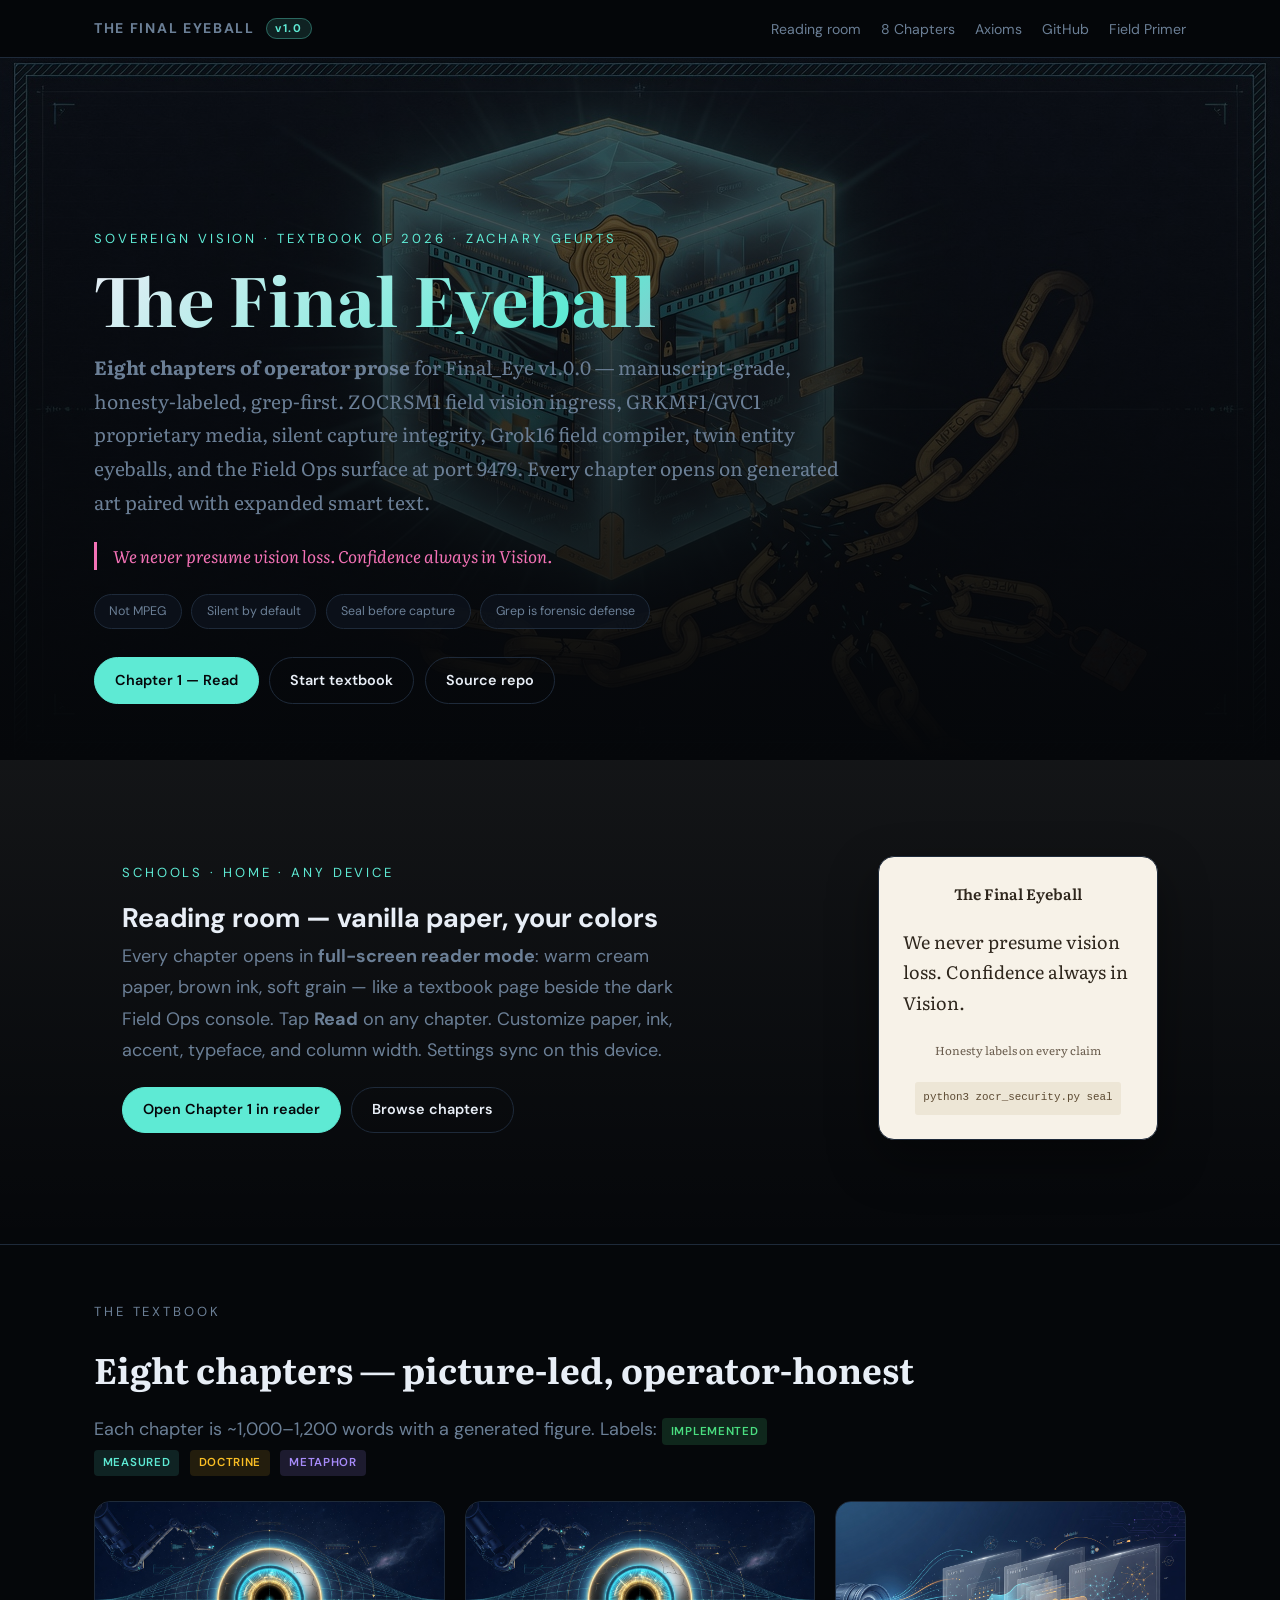
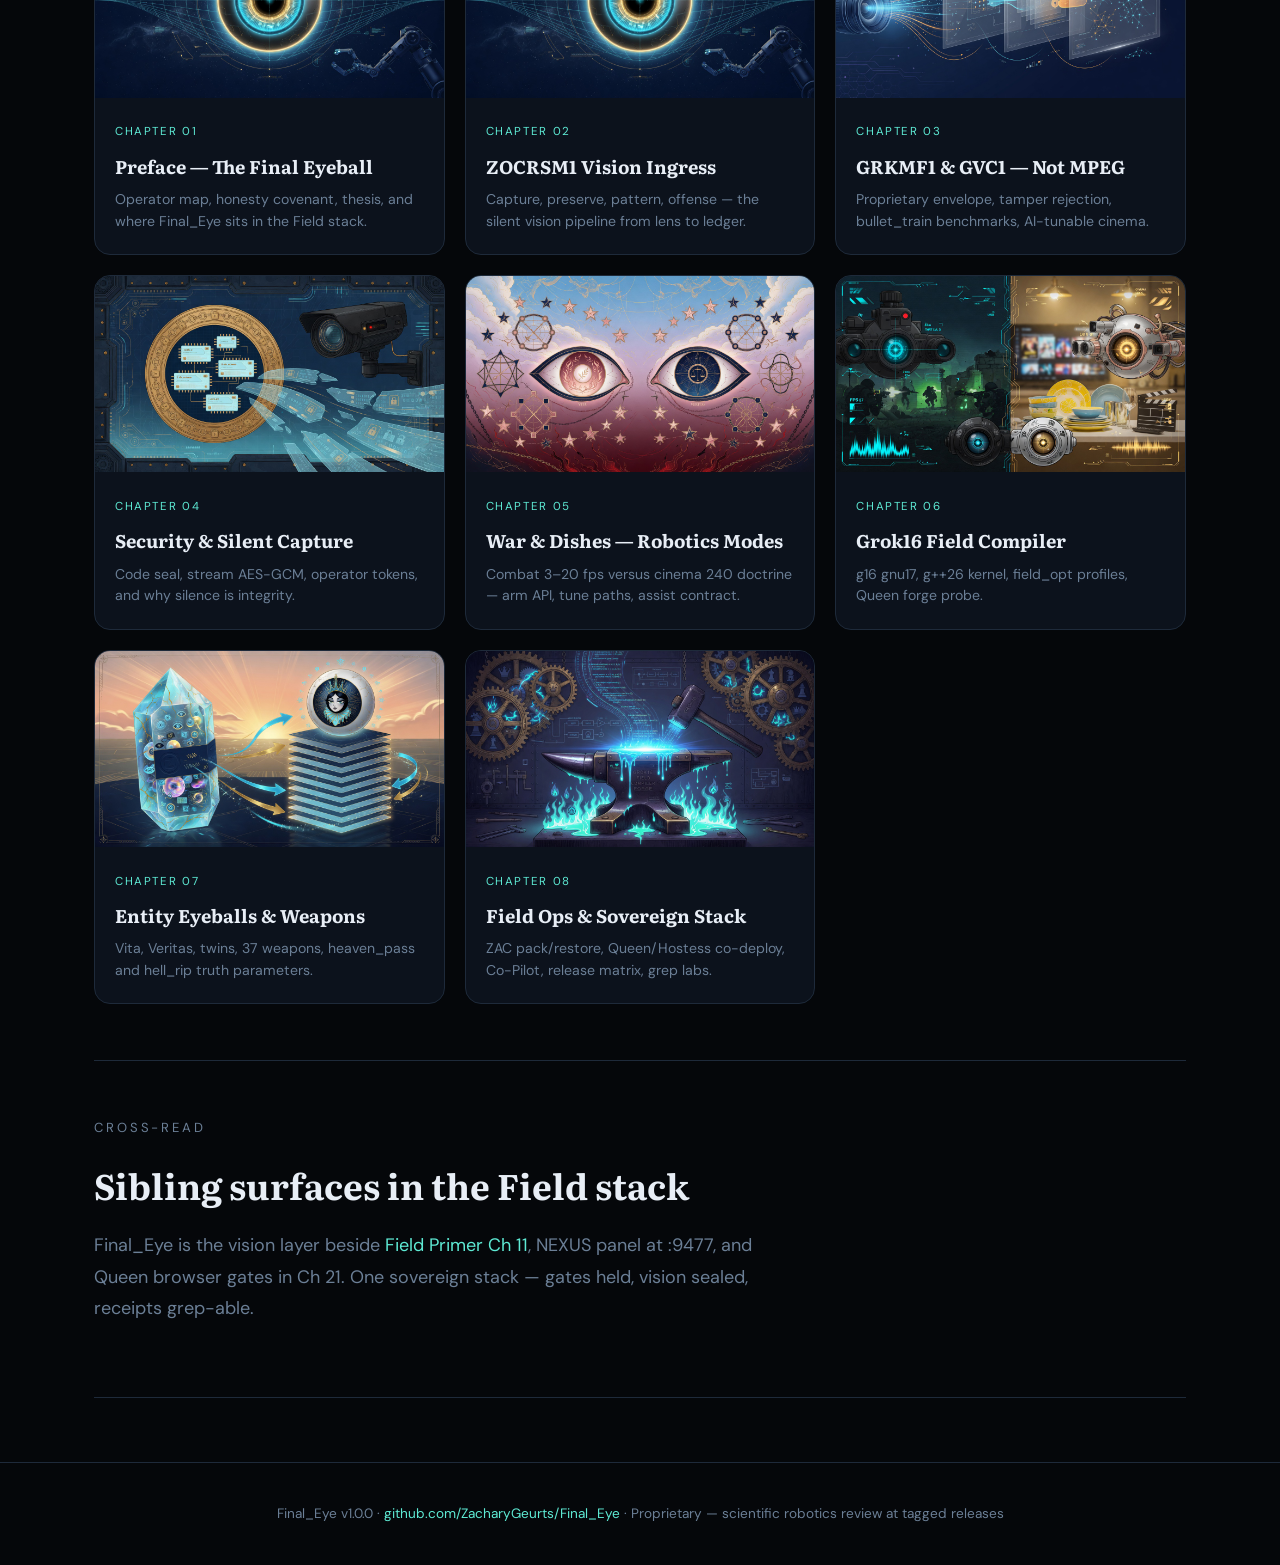
==== docs/index.html @ 364eb4a8 "Add multi-platform v1.0.0 releases + GitHub Pages textbook assets - scripts/build_release.py: Linux," ====
<!DOCTYPE html>
<html lang="en">
<head>
  <meta charset="UTF-8" />
  <meta name="viewport" content="width=device-width, initial-scale=1, viewport-fit=cover" />
  <title>The Final Eyeball — Sovereign Vision Textbook v1.0</title>
  <meta name="description" content="Eight-chapter operator textbook for Final_Eye v1.0.0 — ZOCRSM1 vision, GVC1 codec, silent capture, Grok16 compiler, entity eyeballs, Field Ops. Illustrated. Honesty-labeled." />
  <link rel="canonical" href="https://zacharygeurts.github.io/Final_Eye/" />
  <meta name="theme-color" content="#05070a" />
  <meta property="og:type" content="website" />
  <meta property="og:site_name" content="Final_Eye" />
  <meta property="og:title" content="The Final Eyeball — Sovereign Vision Textbook" />
  <meta property="og:description" content="Illustrated operator textbook for Final_Eye v1.0.0 — field robotics vision, not MPEG." />
  <meta property="og:url" content="https://zacharygeurts.github.io/Final_Eye/" />
  <meta property="og:image" content="https://zacharygeurts.github.io/Final_Eye/assets/images/hero-cover.jpg" />
  <meta name="twitter:card" content="summary_large_image" />
  <link rel="stylesheet" href="css/final-eye.css" />
  <link rel="stylesheet" href="css/chapters.css" />
  <link rel="stylesheet" href="css/reader.css" />
</head>
<body>
  <nav class="top">
    <div class="inner">
      <a class="logo" href="index.html">THE FINAL EYEBALL <span class="v-badge">v1.0</span></a>
      <ul>
        <li><a href="#reader-room">Reading room</a></li>
        <li><a href="#chapters">8 Chapters</a></li>
        <li><a href="#axioms">Axioms</a></li>
        <li><a href="https://github.com/ZacharyGeurts/Final_Eye">GitHub</a></li>
        <li><a href="https://zacharygeurts.github.io/Field_Primer/">Field Primer</a></li>
      </ul>
    </div>
  </nav>

  <header class="hero">
    <div class="hero-bg" style="background-image:url('assets/images/hero-cover.jpg')" role="img" aria-label="The Final Eyeball cover"></div>
    <div class="hero-overlay"></div>
    <div class="hero-content">
      <p class="eyebrow">Sovereign vision · Textbook of 2026 · Zachary Geurts</p>
      <h1>The Final Eyeball</h1>
      <p class="lead">
        <strong>Eight chapters of operator prose</strong> for Final_Eye v1.0.0 — manuscript-grade, honesty-labeled, grep-first.
        ZOCRSM1 field vision ingress, GRKMF1/GVC1 proprietary media, silent capture integrity, Grok16 field compiler,
        twin entity eyeballs, and the Field Ops surface at port 9479. Every chapter opens on generated art paired with expanded smart text.
      </p>
      <p class="creed">We never presume vision loss. Confidence always in Vision.</p>
      <div class="axiom-bar" id="axioms">
        <span class="axiom">Not MPEG</span>
        <span class="axiom">Silent by default</span>
        <span class="axiom">Seal before capture</span>
        <span class="axiom">Grep is forensic defense</span>
      </div>
      <div class="cta-row">
        <a class="btn" href="chapters/01-preface.html?reader=1">Chapter 1 — Read</a>
        <a class="btn secondary" href="chapters/01-preface.html">Start textbook</a>
        <a class="btn secondary" href="https://github.com/ZacharyGeurts/Final_Eye">Source repo</a>
      </div>
    </div>
  </header>

  <section id="reader-room" class="reader-room">
    <div class="reader-room-inner">
      <div>
        <p class="eyebrow">Schools · home · any device</p>
        <h2>Reading room — vanilla paper, your colors</h2>
        <p style="color:var(--muted);line-height:1.75;max-width:36rem">
          Every chapter opens in <strong>full-screen reader mode</strong>: warm cream paper, brown ink, soft grain —
          like a textbook page beside the dark Field Ops console. Tap <strong>Read</strong> on any chapter.
          Customize paper, ink, accent, typeface, and column width. Settings sync on this device.
        </p>
        <div class="cta-row" style="margin-top:1.25rem">
          <a class="btn btn-reader-vanilla" href="chapters/01-preface.html?reader=1">Open Chapter 1 in reader</a>
          <a class="btn secondary" href="#chapters">Browse chapters</a>
        </div>
      </div>
      <div class="reader-preview-wrap">
        <p class="reader-preview-title">The Final Eyeball</p>
        <p class="reader-preview-body">We never presume vision loss. Confidence always in Vision.</p>
        <span class="reader-preview-muted">Honesty labels on every claim</span>
        <code class="reader-preview-code">python3 zocr_security.py seal</code>
      </div>
    </div>
  </section>

  <main>
    <section id="chapters" class="section">
      <p class="eyebrow">The textbook</p>
      <h2>Eight chapters — picture-led, operator-honest</h2>
      <p>Each chapter is ~1,000–1,200 words with a generated figure. Labels: <span class="tag impl">Implemented</span> <span class="tag measured">Measured</span> <span class="tag doctrine">Doctrine</span> <span class="tag meta">Metaphor</span></p>

      <div class="chapter-grid">
        <a class="chapter-card" href="chapters/01-preface.html">
          <img src="assets/images/chapters/ch01-vision-ingress.jpg" alt="Vision ingress" loading="lazy" />
          <div class="chapter-card-body">
            <span class="num">Chapter 01</span>
            <h3>Preface — The Final Eyeball</h3>
            <p>Operator map, honesty covenant, thesis, and where Final_Eye sits in the Field stack.</p>
          </div>
        </a>
        <a class="chapter-card" href="chapters/02-zocrsm1-vision.html">
          <img src="assets/images/chapters/ch01-vision-ingress.jpg" alt="ZOCRSM1" loading="lazy" />
          <div class="chapter-card-body">
            <span class="num">Chapter 02</span>
            <h3>ZOCRSM1 Vision Ingress</h3>
            <p>Capture, preserve, pattern, offense — the silent vision pipeline from lens to ledger.</p>
          </div>
        </a>
        <a class="chapter-card" href="chapters/03-grkmf-gvc1.html">
          <img src="assets/images/chapters/ch02-gvc1-envelope.jpg" alt="GVC1" loading="lazy" />
          <div class="chapter-card-body">
            <span class="num">Chapter 03</span>
            <h3>GRKMF1 &amp; GVC1 — Not MPEG</h3>
            <p>Proprietary envelope, tamper rejection, bullet_train benchmarks, AI-tunable cinema.</p>
          </div>
        </a>
        <a class="chapter-card" href="chapters/04-security-silent.html">
          <img src="assets/images/chapters/ch03-security-seal.jpg" alt="Security" loading="lazy" />
          <div class="chapter-card-body">
            <span class="num">Chapter 04</span>
            <h3>Security &amp; Silent Capture</h3>
            <p>Code seal, stream AES-GCM, operator tokens, and why silence is integrity.</p>
          </div>
        </a>
        <a class="chapter-card" href="chapters/05-war-dishes.html">
          <img src="assets/images/chapters/ch04-war-dishes.jpg" alt="War and dishes" loading="lazy" />
          <div class="chapter-card-body">
            <span class="num">Chapter 05</span>
            <h3>War &amp; Dishes — Robotics Modes</h3>
            <p>Combat 3–20 fps versus cinema 240 doctrine — arm API, tune paths, assist contract.</p>
          </div>
        </a>
        <a class="chapter-card" href="chapters/06-grok16-compiler.html">
          <img src="assets/images/chapters/ch05-grok16-forge.jpg" alt="Grok16" loading="lazy" />
          <div class="chapter-card-body">
            <span class="num">Chapter 06</span>
            <h3>Grok16 Field Compiler</h3>
            <p>g16 gnu17, g++26 kernel, field_opt profiles, Queen forge probe.</p>
          </div>
        </a>
        <a class="chapter-card" href="chapters/07-entity-eyeballs.html">
          <img src="assets/images/chapters/ch06-entity-eyeballs.jpg" alt="Entity eyeballs" loading="lazy" />
          <div class="chapter-card-body">
            <span class="num">Chapter 07</span>
            <h3>Entity Eyeballs &amp; Weapons</h3>
            <p>Vita, Veritas, twins, 37 weapons, heaven_pass and hell_rip truth parameters.</p>
          </div>
        </a>
        <a class="chapter-card" href="chapters/08-sovereign-stack.html">
          <img src="assets/images/chapters/ch08-zac-sovereign.jpg" alt="Sovereign stack" loading="lazy" />
          <div class="chapter-card-body">
            <span class="num">Chapter 08</span>
            <h3>Field Ops &amp; Sovereign Stack</h3>
            <p>ZAC pack/restore, Queen/Hostess co-deploy, Co-Pilot, release matrix, grep labs.</p>
          </div>
        </a>
      </div>
    </section>

    <section class="section">
      <p class="eyebrow">Cross-read</p>
      <h2>Sibling surfaces in the Field stack</h2>
      <p>
        Final_Eye is the vision layer beside <a href="https://zacharygeurts.github.io/Field_Primer/chapters/11-observability.html">Field Primer Ch 11</a>,
        NEXUS panel at :9477, and Queen browser gates in Ch 21. One sovereign stack — gates held, vision sealed, receipts grep-able.
      </p>
    </section>
  </main>

  <footer class="site-footer">
    <p>Final_Eye v1.0.0 · <a href="https://github.com/ZacharyGeurts/Final_Eye">github.com/ZacharyGeurts/Final_Eye</a> · Proprietary — scientific robotics review at tagged releases</p>
  </footer>
  <script src="js/reader.js" defer></script>
</body>
</html>
---- docs/css/final-eye.css ----
@import url("https://fonts.googleapis.com/css2?family=Literata:ital,opsz,wght@0,7..72,400;0,7..72,600;0,7..72,700;1,7..72,400&family=DM+Sans:ital,opsz,wght@0,9..40,400;0,9..40,600;0,9..40,700;1,9..40,400&display=swap");

:root {
  --bg: #05070a;
  --bg2: #0a1018;
  --panel: #0c121c;
  --panel2: #111820;
  --border: #1e2a3a;
  --text: #e8eef6;
  --muted: #6b7f96;
  --accent: #5eead4;
  --accent2: #f472b6;
  --gold: #fbbf24;
  --ok: #4ade80;
  --doctrine: #a78bfa;
  --radius: 16px;
  --font: "DM Sans", system-ui, sans-serif;
  --serif: "Literata", Georgia, "Times New Roman", serif;
  --mono: ui-monospace, "Cascadia Code", Menlo, monospace;
}

* { box-sizing: border-box; margin: 0; padding: 0; }
html { scroll-behavior: smooth; }

body {
  font-family: var(--font);
  background: var(--bg);
  color: var(--text);
  line-height: 1.65;
  font-size: 18px;
}

a { color: var(--accent); text-decoration: none; transition: color 0.2s; }
a:hover { color: var(--gold); }

/* ── Top nav ── */
nav.top {
  position: sticky;
  top: 0;
  z-index: 100;
  background: rgba(5, 7, 10, 0.92);
  backdrop-filter: blur(12px);
  border-bottom: 1px solid var(--border);
}

nav.top .inner {
  max-width: 1140px;
  margin: 0 auto;
  padding: 0.85rem 1.5rem;
  display: flex;
  align-items: center;
  justify-content: space-between;
  gap: 1rem;
  flex-wrap: wrap;
}

.logo {
  font-weight: 700;
  font-size: 0.95rem;
  letter-spacing: 0.12em;
  color: var(--accent);
  text-decoration: none;
}

.logo .v-badge {
  font-size: 0.7rem;
  padding: 0.15rem 0.5rem;
  border-radius: 999px;
  background: rgba(94, 234, 212, 0.12);
  border: 1px solid rgba(94, 234, 212, 0.35);
  margin-left: 0.4rem;
  color: var(--accent);
}

nav.top ul {
  list-style: none;
  display: flex;
  flex-wrap: wrap;
  gap: 0.35rem 1.25rem;
}

nav.top a {
  font-size: 0.88rem;
  color: var(--muted);
}

nav.top a:hover { color: var(--text); }

/* ── Hero ── */
.hero {
  position: relative;
  min-height: 78vh;
  display: flex;
  align-items: flex-end;
  overflow: hidden;
}

.hero-bg {
  position: absolute;
  inset: 0;
  background: center/cover no-repeat;
  filter: saturate(1.05) brightness(0.5);
}

.hero-overlay {
  position: absolute;
  inset: 0;
  background: linear-gradient(180deg, rgba(5,7,10,0.15) 0%, rgba(5,7,10,0.55) 45%, var(--bg) 100%);
}

.hero-content {
  position: relative;
  z-index: 2;
  max-width: 1140px;
  margin: 0 auto;
  padding: 4rem 1.5rem 3.5rem;
  width: 100%;
}

.eyebrow {
  font-size: 0.82rem;
  letter-spacing: 0.22em;
  text-transform: uppercase;
  color: var(--accent);
  margin-bottom: 0.75rem;
}

h1 {
  font-family: var(--serif);
  font-size: clamp(2.5rem, 5.5vw, 4.2rem);
  font-weight: 700;
  line-height: 1.08;
  margin-bottom: 1rem;
  background: linear-gradient(135deg, var(--text) 0%, var(--accent) 45%, var(--accent2) 85%);
  -webkit-background-clip: text;
  -webkit-text-fill-color: transparent;
  background-clip: text;
}

.lead {
  font-family: var(--serif);
  font-size: 1.2rem;
  color: var(--muted);
  max-width: 48rem;
  line-height: 1.75;
  margin-bottom: 1.5rem;
}

.creed {
  font-family: var(--serif);
  font-style: italic;
  font-size: 1.05rem;
  color: var(--accent2);
  margin-bottom: 1.5rem;
  padding-left: 1rem;
  border-left: 3px solid var(--accent2);
}

.axiom-bar {
  display: flex;
  flex-wrap: wrap;
  gap: 0.6rem;
  margin-bottom: 1.75rem;
}

.axiom {
  font-size: 0.78rem;
  padding: 0.4rem 0.9rem;
  border-radius: 999px;
  border: 1px solid var(--border);
  background: rgba(12, 18, 28, 0.85);
  color: var(--muted);
}

.cta-row {
  display: flex;
  flex-wrap: wrap;
  gap: 0.65rem;
}

.btn {
  display: inline-block;
  padding: 0.65rem 1.25rem;
  border-radius: 999px;
  font-size: 0.9rem;
  font-weight: 600;
  background: var(--accent);
  color: #05070a;
  text-decoration: none;
  border: 1px solid var(--accent);
  transition: transform 0.2s, box-shadow 0.2s;
}

.btn:hover {
  transform: translateY(-1px);
  box-shadow: 0 8px 28px rgba(94, 234, 212, 0.25);
  color: #05070a;
}

.btn.secondary {
  background: transparent;
  color: var(--text);
  border-color: var(--border);
}

.btn.secondary:hover {
  border-color: var(--accent);
  color: var(--accent);
  box-shadow: none;
}

/* ── Main sections ── */
main { max-width: 1140px; margin: 0 auto; padding: 0 1.5rem 4rem; }

.section {
  padding: 3.5rem 0;
  border-bottom: 1px solid var(--border);
}

.section h2 {
  font-family: var(--serif);
  font-size: clamp(1.6rem, 3vw, 2.2rem);
  margin-bottom: 1rem;
  color: var(--text);
}

.section p {
  color: var(--muted);
  max-width: 44rem;
  margin-bottom: 1rem;
  line-height: 1.75;
}

/* ── Chapter grid ── */
.chapter-grid {
  display: grid;
  grid-template-columns: repeat(auto-fill, minmax(300px, 1fr));
  gap: 1.25rem;
  margin-top: 1.5rem;
}

.chapter-card {
  display: block;
  border-radius: var(--radius);
  overflow: hidden;
  border: 1px solid var(--border);
  background: var(--panel);
  text-decoration: none;
  color: inherit;
  transition: transform 0.25s, border-color 0.25s, box-shadow 0.25s;
}

.chapter-card:hover {
  transform: translateY(-4px);
  border-color: rgba(94, 234, 212, 0.45);
  box-shadow: 0 16px 40px rgba(0, 0, 0, 0.35);
}

.chapter-card img {
  width: 100%;
  aspect-ratio: 16/9;
  object-fit: cover;
  display: block;
}

.chapter-card-body {
  padding: 1.1rem 1.25rem 1.35rem;
}

.chapter-card .num {
  font-size: 0.72rem;
  letter-spacing: 0.14em;
  text-transform: uppercase;
  color: var(--accent);
}

.chapter-card h3 {
  font-family: var(--serif);
  font-size: 1.15rem;
  margin: 0.35rem 0 0.5rem;
  color: var(--text);
}

.chapter-card p {
  font-size: 0.88rem;
  color: var(--muted);
  margin: 0;
  line-height: 1.55;
}

/* ── Reader room ── */
.reader-room {
  background: linear-gradient(180deg, var(--bg2) 0%, var(--bg) 100%);
  padding: 3.5rem 0;
  border-bottom: 1px solid var(--border);
}

.reader-room-inner {
  max-width: 1140px;
  margin: 0 auto;
  padding: 0 1.5rem;
  display: grid;
  grid-template-columns: 1fr 1fr;
  gap: 2.5rem;
  align-items: center;
}

@media (max-width: 800px) {
  .reader-room-inner { grid-template-columns: 1fr; }
}

.reader-preview-wrap {
  border-radius: var(--radius);
  border: 1px solid var(--border);
  padding: 1.5rem;
  background: #f7f2e8;
  color: #2e261c;
  font-family: var(--serif);
  box-shadow: 0 20px 50px rgba(0,0,0,0.4);
}

.reader-preview-title {
  font-weight: 700;
  font-size: 1.1rem;
  margin-bottom: 0.5rem;
}

.reader-preview-body { line-height: 1.7; margin-bottom: 0.75rem; }
.reader-preview-muted { font-size: 0.85rem; color: #6b5e4f; }
.reader-preview-code {
  display: block;
  margin-top: 0.75rem;
  padding: 0.5rem 0.75rem;
  background: #ede6d6;
  border-radius: 6px;
  font-family: var(--mono);
  font-size: 0.8rem;
}

/* ── Tags ── */
.tag {
  display: inline-block;
  font-size: 0.72rem;
  font-weight: 600;
  letter-spacing: 0.06em;
  text-transform: uppercase;
  padding: 0.2rem 0.55rem;
  border-radius: 4px;
  margin-right: 0.35rem;
}

.tag.impl { background: rgba(74, 222, 128, 0.15); color: var(--ok); }
.tag.meta { background: rgba(167, 139, 250, 0.15); color: var(--doctrine); }
.tag.doctrine { background: rgba(251, 191, 36, 0.12); color: var(--gold); }
.tag.measured { background: rgba(94, 234, 212, 0.12); color: var(--accent); }

/* ── Footer ── */
.site-footer {
  text-align: center;
  padding: 2.5rem 1.5rem;
  color: var(--muted);
  font-size: 0.85rem;
  border-top: 1px solid var(--border);
}

.site-footer a { color: var(--accent); }
---- docs/css/chapters.css ----
/* Final_Eye textbook chapters */
.chapter-page { --accent: var(--accent, #5eead4); }
.chapter-page.accent-vision { --accent: #5eead4; }
.chapter-page.accent-codec { --accent: #fbbf24; }
.chapter-page.accent-security { --accent: #4ade80; }
.chapter-page.accent-war { --accent: #f87171; }
.chapter-page.accent-compiler { --accent: #a78bfa; }
.chapter-page.accent-entity { --accent: #f472b6; }
.chapter-page.accent-ops { --accent: #38bdf8; }

.chapter-hero {
  position: relative;
  min-height: 44vh;
  background: center/cover no-repeat;
  display: flex;
  align-items: flex-end;
}

.chapter-hero-overlay {
  position: absolute;
  inset: 0;
  background: linear-gradient(180deg, rgba(5,7,10,0.2) 0%, rgba(5,7,10,0.7) 55%, var(--bg) 100%);
}

.chapter-hero-content {
  position: relative;
  z-index: 2;
  max-width: 1140px;
  margin: 0 auto;
  padding: 3rem 1.5rem 2rem;
  width: 100%;
}

.chapter-hero h1 {
  font-family: var(--serif);
  font-size: clamp(1.9rem, 4vw, 3rem);
  -webkit-text-fill-color: var(--text);
  background: none;
  border-left: 4px solid var(--accent);
  padding-left: 1rem;
}

.chapter-main {
  max-width: 44rem;
  margin: 0 auto;
  padding: 2rem 1.5rem 5rem;
  line-height: 1.82;
  font-family: var(--serif);
  font-size: 1.0625rem;
}

.chapter-main h2 {
  font-family: var(--serif);
  font-size: 1.45rem;
  margin: 2.5rem 0 1rem;
  color: var(--text);
  scroll-margin-top: 5rem;
}

.chapter-main h3 {
  font-size: 1.15rem;
  margin: 1.75rem 0 0.75rem;
  color: var(--accent);
}

.chapter-main p {
  margin-bottom: 1.15rem;
  color: #c5d0de;
}

.chapter-main ul, .chapter-main ol {
  margin: 0 0 1.25rem 1.5rem;
  color: #c5d0de;
}

.chapter-main li { margin-bottom: 0.45rem; }

.chapter-nav {
  display: flex;
  justify-content: space-between;
  gap: 1rem;
  margin-bottom: 2rem;
  flex-wrap: wrap;
}

.objectives,
.on-the-way,
.chapter-summary-box,
.drill-box {
  background: var(--panel);
  border: 1px solid var(--border);
  border-radius: var(--radius);
  padding: 1.35rem 1.5rem;
  margin: 1.5rem 0 2rem;
}

.on-the-way { border-left: 4px solid var(--accent); }

.on-the-way-lead {
  font-size: 1.05rem;
  color: var(--muted);
  margin: 0.75rem 0 1rem;
  line-height: 1.75;
}

.chapter-toc {
  background: var(--panel2);
  border: 1px solid var(--border);
  border-radius: var(--radius);
  padding: 1.25rem 1.5rem;
  margin: 1.5rem 0 2rem;
}

.chapter-toc h2 {
  font-size: 0.9rem;
  letter-spacing: 0.1em;
  text-transform: uppercase;
  color: var(--muted);
  margin: 0 0 0.75rem;
}

.chapter-toc ol {
  margin: 0;
  padding-left: 1.25rem;
  font-size: 0.95rem;
}

.chapter-toc a { color: var(--accent); }

.figure {
  margin: 2rem 0;
  border-radius: var(--radius);
  overflow: hidden;
  border: 1px solid var(--border);
  background: var(--panel);
}

.figure img {
  width: 100%;
  display: block;
  aspect-ratio: 16/9;
  object-fit: cover;
}

.figure figcaption {
  padding: 0.85rem 1.1rem;
  font-family: var(--font);
  font-size: 0.88rem;
  color: var(--muted);
  border-top: 1px solid var(--border);
  font-style: italic;
}

.on-the-way-figure { margin: 1rem 0; }

pre.eq, code {
  font-family: var(--mono);
  font-size: 0.88rem;
}

pre.eq {
  background: var(--panel2);
  border: 1px solid var(--border);
  border-radius: 8px;
  padding: 1rem 1.15rem;
  overflow-x: auto;
  margin: 1.25rem 0;
  color: var(--accent);
}

code {
  background: rgba(94, 234, 212, 0.08);
  padding: 0.15rem 0.4rem;
  border-radius: 4px;
  color: var(--accent);
}

table.rocks {
  width: 100%;
  border-collapse: collapse;
  font-family: var(--font);
  font-size: 0.88rem;
  margin: 1.5rem 0;
}

table.rocks th, table.rocks td {
  border: 1px solid var(--border);
  padding: 0.55rem 0.75rem;
  text-align: left;
}

table.rocks th {
  background: var(--panel2);
  color: var(--muted);
  font-weight: 600;
}

.part-label {
  font-size: 0.78rem;
  letter-spacing: 0.14em;
  text-transform: uppercase;
  color: var(--muted);
  margin: 2.5rem 0 0.5rem;
}
---- docs/css/reader.css ----
/* Field Primer — immersive full-screen reader */

@import url("https://fonts.googleapis.com/css2?family=Literata:ital,opsz,wght@0,7..72,400;0,7..72,600;1,7..72,400&family=Lora:ital,wght@0,400;0,600;1,400&display=swap");

:root {
  --reader-paper: #f7f2e8;
  --reader-ink: #2e261c;
  --reader-muted: #6b5e4f;
  --reader-accent: #8b6914;
  --reader-code-bg: #ede6d6;
  --reader-code-ink: #5c4a32;
  --reader-border: rgba(46, 38, 28, 0.14);
  --reader-font: "Literata", "Palatino Linotype", "Book Antiqua", Georgia, serif;
  --reader-size: 1.125rem;
  --reader-leading: 1.85;
  --reader-width: 42rem;
  --reader-warmth: 14;
  --reader-texture: 1;
}

/* Floating open button (chapter pages) — library-quiet, not arcade */
.reader-launch {
  position: fixed;
  bottom: 1.5rem;
  right: 1.5rem;
  z-index: 900;
  display: flex;
  align-items: center;
  gap: 0.5rem;
  padding: 0.65rem 1.15rem;
  border: 1px solid rgba(196, 163, 90, 0.45);
  border-radius: 999px;
  background: rgba(247, 242, 232, 0.96);
  color: #2e261c;
  font-size: 0.9rem;
  font-weight: 600;
  font-family: Georgia, "Times New Roman", serif;
  cursor: pointer;
  box-shadow: 0 4px 20px rgba(0, 0, 0, 0.18);
  transition: transform 0.2s, border-color 0.2s, box-shadow 0.2s;
}

.reader-launch:hover {
  transform: translateY(-1px);
  border-color: #8b6914;
  box-shadow: 0 6px 24px rgba(0, 0, 0, 0.22);
}

.reader-launch:focus-visible {
  outline: 2px solid #8b6914;
  outline-offset: 3px;
}

.reader-launch svg {
  width: 1.1rem;
  height: 1.1rem;
  opacity: 0.9;
}

body.reader-active .reader-launch {
  display: none;
}

/* Full-screen reader shell */
.reader-shell {
  position: fixed;
  inset: 0;
  z-index: 2000;
  display: none;
  flex-direction: column;
  background: #1a1510;
}

body.reader-active .reader-shell {
  display: flex;
}

body.reader-active {
  overflow: hidden;
  overscroll-behavior: none;
  position: fixed;
  width: 100%;
  height: 100%;
}

body.reader-active .reader-viewport {
  overscroll-behavior: contain;
  -webkit-overflow-scrolling: touch;
}

body.reader-active > nav.top,
body.reader-active > header.chapter-hero,
body.reader-active > main.chapter-main,
body.reader-active > footer {
  visibility: hidden;
  pointer-events: none;
}

/* Toolbar */
.reader-toolbar {
  flex-shrink: 0;
  display: flex;
  align-items: center;
  justify-content: space-between;
  gap: 1rem;
  padding: 0.65rem 1rem;
  background: rgba(20, 16, 12, 0.92);
  border-bottom: 1px solid rgba(255, 255, 255, 0.06);
  backdrop-filter: blur(12px);
}

.reader-toolbar-left,
.reader-toolbar-right {
  display: flex;
  align-items: center;
  gap: 0.5rem;
  flex-wrap: wrap;
}

.reader-title {
  font-family: var(--reader-font);
  font-size: 0.95rem;
  color: #e8dcc8;
  max-width: 28rem;
  white-space: nowrap;
  overflow: hidden;
  text-overflow: ellipsis;
}

.reader-btn {
  display: inline-flex;
  align-items: center;
  justify-content: center;
  gap: 0.35rem;
  padding: 0.45rem 0.75rem;
  border: 1px solid rgba(255, 255, 255, 0.12);
  border-radius: 8px;
  background: rgba(255, 255, 255, 0.04);
  color: #e8dcc8;
  font-size: 0.8rem;
  cursor: pointer;
  text-decoration: none;
  transition: background 0.15s, border-color 0.15s;
}

.reader-btn:hover {
  background: rgba(255, 255, 255, 0.1);
  border-color: rgba(240, 208, 96, 0.35);
  color: #fff;
  text-decoration: none;
}

.reader-btn.primary {
  background: rgba(139, 105, 20, 0.35);
  border-color: rgba(240, 208, 96, 0.4);
}

/* Progress */
.reader-progress {
  flex-shrink: 0;
  height: 3px;
  background: rgba(255, 255, 255, 0.06);
}

.reader-progress-bar {
  height: 100%;
  width: 0%;
  background: linear-gradient(90deg, #c4a35a, #f0d060);
  transition: width 0.1s linear;
}

/* Scroll viewport — the book */
.reader-viewport {
  flex: 1;
  overflow-y: auto;
  overflow-x: hidden;
  scroll-behavior: smooth;
  -webkit-overflow-scrolling: touch;
}

.reader-page {
  min-height: 100%;
  padding: 2.5rem 1.5rem 4rem;
  display: flex;
  justify-content: center;
  background:
    radial-gradient(
      ellipse 120% 80% at 50% 0%,
      color-mix(in srgb, #f5e6c8 calc(var(--reader-warmth) * 1%), transparent) 0%,
      transparent 55%
    ),
    radial-gradient(
      ellipse 90% 60% at 50% 100%,
      rgba(30, 22, 14, 0.08) 0%,
      transparent 70%
    ),
    #2a2218;
}

.reader-paper {
  position: relative;
  width: 100%;
  max-width: var(--reader-width);
  padding: 3rem 3.25rem 3.5rem;
  background-color: var(--reader-paper);
  color: var(--reader-ink);
  font-family: var(--reader-font);
  font-size: var(--reader-size);
  line-height: var(--reader-leading);
  border-radius: 2px;
  box-shadow:
    0 1px 0 rgba(255, 255, 255, 0.5) inset,
    0 2px 4px rgba(0, 0, 0, 0.06),
    0 24px 80px rgba(0, 0, 0, 0.45),
    0 0 0 1px rgba(46, 38, 28, 0.08);
}

/* Paper grain texture */
.reader-paper::before {
  content: "";
  position: absolute;
  inset: 0;
  border-radius: inherit;
  pointer-events: none;
  opacity: calc(var(--reader-texture) * 0.35);
  background-image: url("data:image/svg+xml,%3Csvg viewBox='0 0 256 256' xmlns='http://www.w3.org/2000/svg'%3E%3Cfilter id='n'%3E%3CfeTurbulence type='fractalNoise' baseFrequency='0.85' numOctaves='4' stitchTiles='stitch'/%3E%3C/filter%3E%3Crect width='100%25' height='100%25' filter='url(%23n)' opacity='0.5'/%3E%3C/svg%3E");
  background-size: 180px 180px;
  mix-blend-mode: multiply;
}

.reader-paper::after {
  content: "";
  position: absolute;
  inset: 0;
  border-radius: inherit;
  pointer-events: none;
  box-shadow: inset 0 0 80px rgba(139, 105, 20, 0.04);
}

.reader-content {
  position: relative;
  z-index: 1;
}

/* Typography inside reader */
.reader-content .eyebrow {
  color: var(--reader-accent);
  letter-spacing: 0.18em;
  font-size: 0.78rem;
}

.reader-content h1,
.reader-content h2,
.reader-content h3 {
  color: var(--reader-ink);
  font-family: var(--reader-font);
  -webkit-text-fill-color: unset;
  background: none;
  border-left: none;
  padding-left: 0;
}

.reader-content h2 {
  margin-top: 2rem;
  font-size: 1.35rem;
  border-bottom: 1px solid var(--reader-border);
  padding-bottom: 0.4rem;
}

.reader-content h3 {
  color: var(--reader-accent);
  font-size: 1.1rem;
}

.reader-content a {
  color: var(--reader-accent);
  text-decoration: underline;
  text-underline-offset: 2px;
}

.reader-content a:hover {
  color: color-mix(in srgb, var(--reader-accent) 70%, var(--reader-ink));
}

.reader-content p + p {
  margin-top: 1rem;
}

.reader-content .on-the-way,
.reader-content .objectives,
.reader-content .chapter-summary-box {
  background: color-mix(in srgb, var(--reader-paper) 88%, var(--reader-accent) 12%);
  border: 1px solid var(--reader-border);
  border-radius: 8px;
  padding: 1.25rem 1.5rem;
  margin: 1.5rem 0 2rem;
}

.reader-content .on-the-way h2,
.reader-content .objectives h2,
.reader-content .chapter-summary-box h2 {
  margin-top: 0;
  font-size: 1.15rem;
  border: none;
  padding: 0;
}

.reader-content .on-the-way-lead {
  font-size: 1.05rem;
  font-style: italic;
  color: var(--reader-muted);
  margin-bottom: 1rem;
}

.reader-content .on-the-way-journey {
  margin: 0.75rem 0 0;
  padding-left: 1.25rem;
}

.reader-content .on-the-way-journey li {
  margin: 0.4rem 0;
}

.reader-content .on-the-way-figure {
  margin: 1rem 0 1.25rem;
  border-radius: 6px;
  overflow: hidden;
  border: 1px solid var(--reader-border);
}

.reader-content .on-the-way-figure img {
  width: 100%;
  display: block;
  max-height: 220px;
  object-fit: cover;
}

.reader-content .on-the-way-figure figcaption {
  font-size: 0.82rem;
  color: var(--reader-muted);
  padding: 0.5rem 0.75rem;
  background: color-mix(in srgb, var(--reader-paper) 92%, var(--reader-ink) 8%);
}

.reader-content table {
  width: 100%;
  border-collapse: collapse;
  margin: 1.25rem 0;
  font-size: 0.92em;
}

.reader-content th,
.reader-content td {
  border: 1px solid var(--reader-border);
  padding: 0.5rem 0.65rem;
  text-align: left;
}

.reader-content th {
  background: color-mix(in srgb, var(--reader-paper) 75%, var(--reader-accent) 25%);
}

.reader-content pre.eq,
.reader-content pre {
  font-family: ui-monospace, "Cascadia Code", monospace;
  background: var(--reader-code-bg);
  color: var(--reader-code-ink);
  border: 1px solid var(--reader-border);
  border-radius: 6px;
  padding: 1rem;
  overflow-x: auto;
  font-size: 0.86em;
}

.reader-content code {
  font-family: ui-monospace, monospace;
  font-size: 0.9em;
  background: color-mix(in srgb, var(--reader-code-bg) 80%, transparent);
  padding: 0.1em 0.35em;
  border-radius: 3px;
}

.reader-content .callout {
  border-left: 3px solid var(--reader-accent);
  padding: 0.85rem 1rem;
  margin: 1.25rem 0;
  background: color-mix(in srgb, var(--reader-paper) 90%, var(--reader-accent) 10%);
  border-radius: 0 6px 6px 0;
  font-size: 0.95em;
}

.reader-content .figure {
  margin: 1.5rem 0;
  border-radius: 6px;
  overflow: hidden;
  border: 1px solid var(--reader-border);
}

.reader-content .figure img {
  width: 100%;
  display: block;
}

.reader-content .figure figcaption {
  font-size: 0.85rem;
  color: var(--reader-muted);
  padding: 0.6rem 0.85rem;
}

.reader-content .tag {
  font-size: 0.72rem;
  border-color: var(--reader-border);
}

.reader-content .tag.impl { color: #2d6a4f; border-color: #2d6a4f; }
.reader-content .tag.meta { color: #6b4c9a; border-color: #6b4c9a; }
.reader-content .tag.phil { color: var(--reader-accent); }
.reader-content .tag.vis { color: var(--reader-muted); }

.reader-content .chapter-nav {
  display: none;
}

/* Settings panel */
.reader-settings {
  position: fixed;
  top: 0;
  right: 0;
  width: min(320px, 92vw);
  height: 100%;
  z-index: 2100;
  background: rgba(22, 18, 14, 0.97);
  border-left: 1px solid rgba(255, 255, 255, 0.08);
  backdrop-filter: blur(16px);
  transform: translateX(100%);
  transition: transform 0.28s ease;
  overflow-y: auto;
  padding: 1.25rem 1.25rem 2rem;
  color: #e8dcc8;
}

.reader-settings.open {
  transform: translateX(0);
}

.reader-settings h3 {
  font-family: var(--reader-font);
  font-size: 1.1rem;
  margin: 0 0 0.25rem;
  color: #f5e6c8;
}

.reader-settings .settings-eyebrow {
  font-size: 0.72rem;
  letter-spacing: 0.14em;
  text-transform: uppercase;
  color: #a89070;
  margin-bottom: 1rem;
}

.reader-settings section {
  margin-bottom: 1.5rem;
  padding-bottom: 1.25rem;
  border-bottom: 1px solid rgba(255, 255, 255, 0.06);
}

.reader-settings label {
  display: block;
  font-size: 0.78rem;
  color: #a89070;
  margin-bottom: 0.35rem;
}

.reader-preset-grid {
  display: grid;
  grid-template-columns: repeat(3, 1fr);
  gap: 0.5rem;
}

.reader-preset {
  padding: 0.65rem 0.5rem;
  border: 2px solid rgba(255, 255, 255, 0.1);
  border-radius: 8px;
  cursor: pointer;
  text-align: center;
  font-size: 0.78rem;
  transition: border-color 0.15s, transform 0.15s;
}

.reader-preset:hover {
  transform: translateY(-1px);
}

.reader-preset.active {
  border-color: #f0d060;
  box-shadow: 0 0 0 1px rgba(240, 208, 96, 0.3);
}

.reader-preset-swatch {
  display: block;
  width: 100%;
  height: 28px;
  border-radius: 4px;
  margin-bottom: 0.35rem;
  border: 1px solid rgba(0, 0, 0, 0.15);
}

.reader-preset.vanilla .reader-preset-swatch {
  background: linear-gradient(135deg, #faf6ed 0%, #f0e4c8 100%);
}

.reader-preset.parchment .reader-preset-swatch {
  background: linear-gradient(135deg, #f3ead8 0%, #e8dcc0 100%);
}

.reader-preset.sepia .reader-preset-swatch {
  background: linear-gradient(135deg, #e8dcc4 0%, #d4c4a8 100%);
}

.reader-preset.midnight .reader-preset-swatch {
  background: linear-gradient(135deg, #0f1a2e 0%, #040810 100%);
}

.reader-preset.field .reader-preset-swatch {
  background: linear-gradient(135deg, #0a1220 0%, #1a2840 100%);
}

.reader-preset.classroom .reader-preset-swatch {
  background: linear-gradient(135deg, #fffef9 0%, #f4f4f0 100%);
}

.reader-advanced-note {
  font-size: 0.75rem;
  color: #a89070;
  margin: 0.25rem 0 0.5rem;
  line-height: 1.45;
}

.reader-reset-vanilla {
  width: 100%;
  justify-content: center;
  margin-top: 0.25rem;
}

.reader-btn:focus-visible,
.reader-preset:focus-visible {
  outline: 2px solid #f0d060;
  outline-offset: 2px;
}

.reader-settings input[type="color"] {
  width: 100%;
  height: 36px;
  border: none;
  border-radius: 6px;
  cursor: pointer;
  background: transparent;
}

.reader-settings input[type="range"] {
  width: 100%;
  accent-color: #c4a35a;
}

.reader-settings select {
  width: 100%;
  padding: 0.5rem;
  border-radius: 6px;
  border: 1px solid rgba(255, 255, 255, 0.12);
  background: rgba(0, 0, 0, 0.25);
  color: #e8dcc8;
  font-size: 0.85rem;
}

.reader-settings-close {
  position: absolute;
  top: 0.75rem;
  right: 0.75rem;
}

.reader-vanilla-note {
  font-size: 0.8rem;
  font-style: italic;
  color: #c4a35a;
  margin-top: 0.5rem;
  line-height: 1.5;
}

.reader-settings-overlay {
  position: fixed;
  inset: 0;
  z-index: 2050;
  background: rgba(0, 0, 0, 0.4);
  opacity: 0;
  pointer-events: none;
  transition: opacity 0.25s;
}

.reader-settings-overlay.open {
  opacity: 1;
  pointer-events: auto;
}

/* ── Tablet (portrait + landscape) ── */
@media (max-width: 1024px) {
  .reader-page {
    padding: 1.75rem 1rem 3rem;
  }

  .reader-paper {
    padding: 2.5rem 2rem 3rem;
    box-shadow:
      0 1px 0 rgba(255, 255, 255, 0.45) inset,
      0 16px 48px rgba(0, 0, 0, 0.38);
  }

  .reader-toolbar {
    padding-left: max(1rem, env(safe-area-inset-left));
    padding-right: max(1rem, env(safe-area-inset-right));
  }
}

/* ── Phone ── */
@media (max-width: 768px) {
  .reader-shell {
    height: 100dvh;
    height: -webkit-fill-available;
    min-height: 100vh;
  }

  .reader-launch {
    bottom: max(1rem, env(safe-area-inset-bottom));
    right: max(1rem, env(safe-area-inset-right));
    left: auto;
    padding: 0.75rem 1.15rem;
    font-size: 0.95rem;
    min-height: 44px;
    min-width: 44px;
  }

  .reader-toolbar {
    flex-wrap: wrap;
    padding-top: max(0.5rem, env(safe-area-inset-top));
    gap: 0.5rem;
  }

  .reader-toolbar-left {
    flex: 1 1 100%;
    order: 1;
  }

  .reader-toolbar-right {
    flex: 1 1 100%;
    order: 2;
    justify-content: stretch;
    gap: 0.4rem;
  }

  .reader-title {
    max-width: none;
    flex: 1;
    font-size: 0.88rem;
    line-height: 1.35;
    white-space: normal;
    display: -webkit-box;
    -webkit-line-clamp: 2;
    -webkit-box-orient: vertical;
    overflow: hidden;
  }

  .reader-btn {
    flex: 1;
    min-height: 44px;
    padding: 0.55rem 0.65rem;
    font-size: 0.82rem;
    touch-action: manipulation;
  }

  .reader-toolbar-right .reader-btn.primary {
    flex: 1.2;
  }

  .reader-page {
    padding: 0.75rem 0.65rem 2rem;
    padding-bottom: max(2rem, env(safe-area-inset-bottom));
  }

  .reader-paper {
    padding: 1.75rem 1.15rem 2.25rem;
    border-radius: 1px;
    max-width: 100%;
  }

  .reader-content h2 {
    font-size: 1.2rem;
    margin-top: 1.75rem;
  }

  .reader-content h3 {
    font-size: 1.02rem;
  }

  .reader-content .on-the-way,
  .reader-content .objectives,
  .reader-content .chapter-summary-box {
    padding: 1rem 1.1rem;
    margin: 1.25rem 0 1.5rem;
  }

  .reader-content table {
    display: block;
    width: 100%;
    overflow-x: auto;
    -webkit-overflow-scrolling: touch;
    font-size: 0.82em;
  }

  .reader-content table thead,
  .reader-content table tbody,
  .reader-content table tr {
    display: table;
    width: 100%;
    min-width: 520px;
  }

  .reader-content pre.eq,
  .reader-content pre {
    font-size: 0.78em;
    padding: 0.75rem;
  }

  .reader-content .on-the-way-figure img,
  .reader-content .figure img {
    max-height: 200px;
    object-fit: cover;
  }

  /* Settings: bottom sheet on phone */
  .reader-settings {
    top: auto;
    bottom: 0;
    left: 0;
    right: 0;
    width: 100%;
    max-height: min(88dvh, 92vh);
    height: auto;
    border-left: none;
    border-top: 1px solid rgba(255, 255, 255, 0.1);
    border-radius: 16px 16px 0 0;
    transform: translateY(100%);
    padding-bottom: max(1.5rem, env(safe-area-inset-bottom));
  }

  .reader-settings.open {
    transform: translateY(0);
  }

  .reader-settings::before {
    content: "";
    display: block;
    width: 36px;
    height: 4px;
    background: rgba(255, 255, 255, 0.2);
    border-radius: 2px;
    margin: 0 auto 1rem;
  }

  .reader-preset-grid {
    grid-template-columns: repeat(3, 1fr);
  }

  .reader-preset {
    min-height: 44px;
    padding: 0.5rem 0.35rem;
    font-size: 0.7rem;
  }

  .reader-settings input[type="color"],
  .reader-settings select,
  .reader-settings input[type="range"] {
    min-height: 44px;
  }
}

/* ── Narrow phone ── */
@media (max-width: 400px) {
  .reader-preset-grid {
    grid-template-columns: 1fr 1fr;
  }

  .reader-launch span.label-full {
    display: none;
  }

  .reader-paper {
    padding: 1.35rem 0.95rem 2rem;
  }
}

/* ── Landscape phone / small tablet ── */
@media (max-height: 500px) and (orientation: landscape) {
  .reader-page {
    padding: 0.5rem 1.5rem 1.5rem;
  }

  .reader-paper {
    padding: 1.25rem 2rem 1.75rem;
  }

  .reader-toolbar {
    padding-top: 0.35rem;
    padding-bottom: 0.35rem;
  }

  .reader-settings {
    max-height: 95dvh;
  }
}

/* ── Home page: Reading room (schools + home) ── */
.reader-room {
  background: linear-gradient(180deg, rgba(247, 242, 232, 0.06) 0%, transparent 100%);
  border-bottom: 1px solid var(--border, rgba(255, 255, 255, 0.08));
}

.reader-room-inner {
  max-width: 1100px;
  margin: 0 auto;
  padding: 2.5rem 2rem 3rem;
  display: grid;
  grid-template-columns: 1fr min(280px, 36vw);
  gap: 2.5rem;
  align-items: center;
}

.reader-room-copy h2 {
  margin: 0.35rem 0 0.75rem;
  font-size: clamp(1.35rem, 3vw, 1.75rem);
}

.reader-room-copy p {
  color: var(--muted, #8aa4c8);
  line-height: 1.65;
  margin: 0 0 1rem;
}

.reader-room-features {
  margin: 0 0 1.25rem;
  padding-left: 1.2rem;
  color: var(--text, #e8f2ff);
  font-size: 0.92rem;
  line-height: 1.55;
}

.reader-room-features li {
  margin: 0.35rem 0;
}

.reader-room-cta {
  display: flex;
  flex-wrap: wrap;
  gap: 0.65rem;
  margin-top: 1.25rem;
}

.reader-room-cta .btn-reader-vanilla {
  background: #f7f2e8;
  color: #2e261c;
  border: 1px solid rgba(139, 105, 20, 0.35);
  font-family: Georgia, "Times New Roman", serif;
}

.reader-room-cta .btn-reader-vanilla:hover {
  background: #faf6ed;
  border-color: #8b6914;
}

.reader-preview-wrap {
  display: flex;
  flex-direction: column;
  align-items: center;
  gap: 0.65rem;
}

.reader-preview-label {
  font-size: 0.72rem;
  letter-spacing: 0.12em;
  text-transform: uppercase;
  color: var(--muted, #8aa4c8);
}

#reader-room-preview {
  width: 100%;
  max-width: 260px;
  aspect-ratio: 3 / 4;
  padding: 1.35rem 1.25rem;
  border-radius: 3px;
  background-color: var(--preview-paper, #f7f2e8);
  color: var(--preview-ink, #2e261c);
  box-shadow:
    0 1px 0 rgba(255, 255, 255, 0.5) inset,
    0 12px 40px rgba(0, 0, 0, 0.28);
  position: relative;
  overflow: hidden;
  font-family: "Literata", Georgia, serif;
  font-size: 0.82rem;
  line-height: 1.65;
}

#reader-room-preview::before {
  content: "";
  position: absolute;
  inset: 0;
  opacity: calc(var(--preview-texture, 1) * 0.3);
  background-image: url("data:image/svg+xml,%3Csvg viewBox='0 0 256 256' xmlns='http://www.w3.org/2000/svg'%3E%3Cfilter id='n'%3E%3CfeTurbulence type='fractalNoise' baseFrequency='0.85' numOctaves='4' stitchTiles='stitch'/%3E%3C/filter%3E%3Crect width='100%25' height='100%25' filter='url(%23n)' opacity='0.5'/%3E%3C/svg%3E");
  background-size: 120px 120px;
  mix-blend-mode: multiply;
  pointer-events: none;
}

.reader-preview-title {
  position: relative;
  font-weight: 600;
  font-size: 0.95rem;
  margin-bottom: 0.65rem;
  color: var(--preview-ink);
}

.reader-preview-body {
  position: relative;
  margin: 0;
  color: var(--preview-ink);
}

.reader-preview-muted {
  position: relative;
  display: block;
  margin-top: 0.75rem;
  font-size: 0.72rem;
  color: var(--preview-muted, #6b5e4f);
}

.reader-preview-code {
  position: relative;
  display: block;
  margin-top: 0.75rem;
  padding: 0.45rem 0.5rem;
  font-family: ui-monospace, monospace;
  font-size: 0.68rem;
  background: var(--preview-code-bg, #ede6d6);
  border-radius: 3px;
  color: var(--preview-code-ink, #5c4a32);
}

.reader-room kbd {
  font-family: ui-monospace, monospace;
  font-size: 0.85em;
  padding: 0.1em 0.35em;
  border-radius: 3px;
  border: 1px solid var(--border, rgba(255, 255, 255, 0.15));
  background: rgba(0, 0, 0, 0.2);
}

@media (max-width: 768px) {
  .reader-room-inner {
    grid-template-columns: 1fr;
    padding: 2rem 1.25rem 2.5rem;
    gap: 1.5rem;
  }

  .reader-preview-wrap {
    order: -1;
  }

  #reader-room-preview {
    max-width: 220px;
    margin: 0 auto;
  }

  .reader-room-cta .btn {
    flex: 1 1 auto;
    min-height: 44px;
    text-align: center;
  }
}

/* Reduced motion */
@media (prefers-reduced-motion: reduce) {
  .reader-settings,
  .reader-settings-overlay,
  .reader-launch,
  .reader-progress-bar {
    transition: none;
  }
}
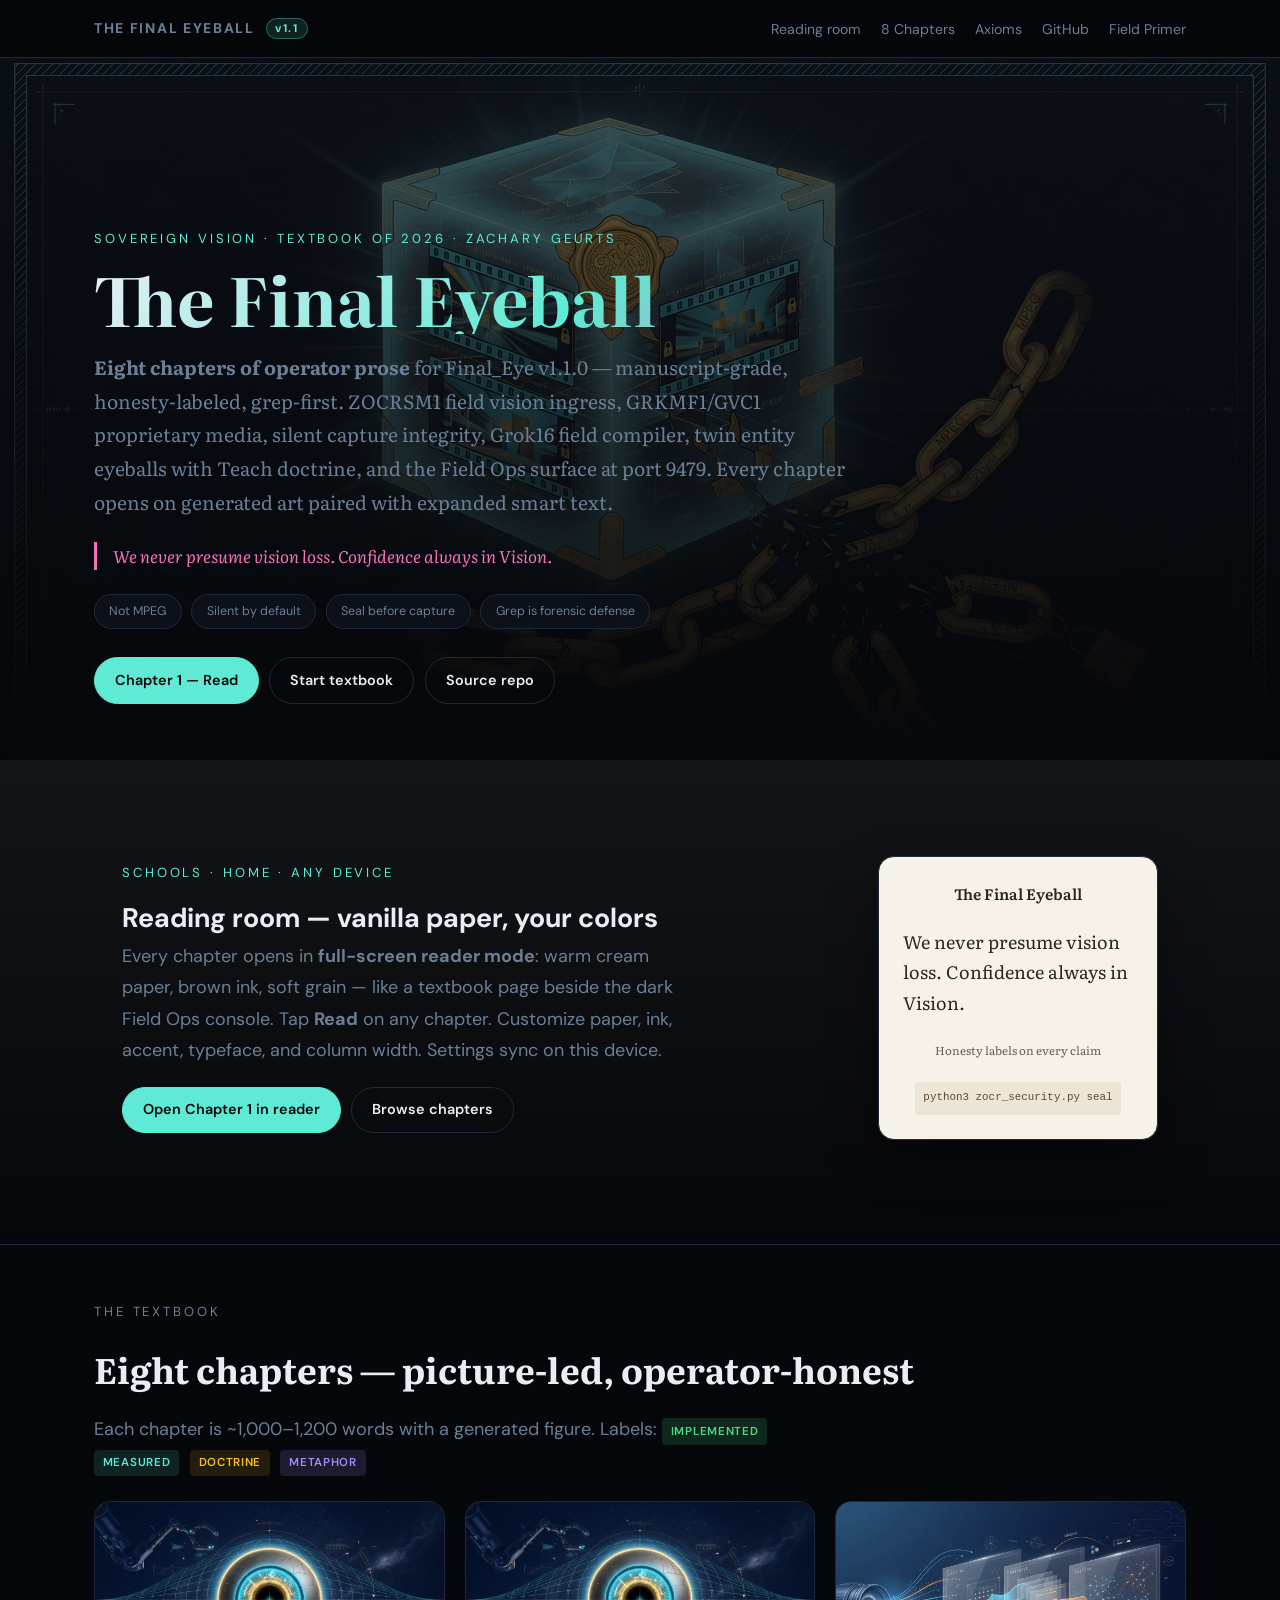
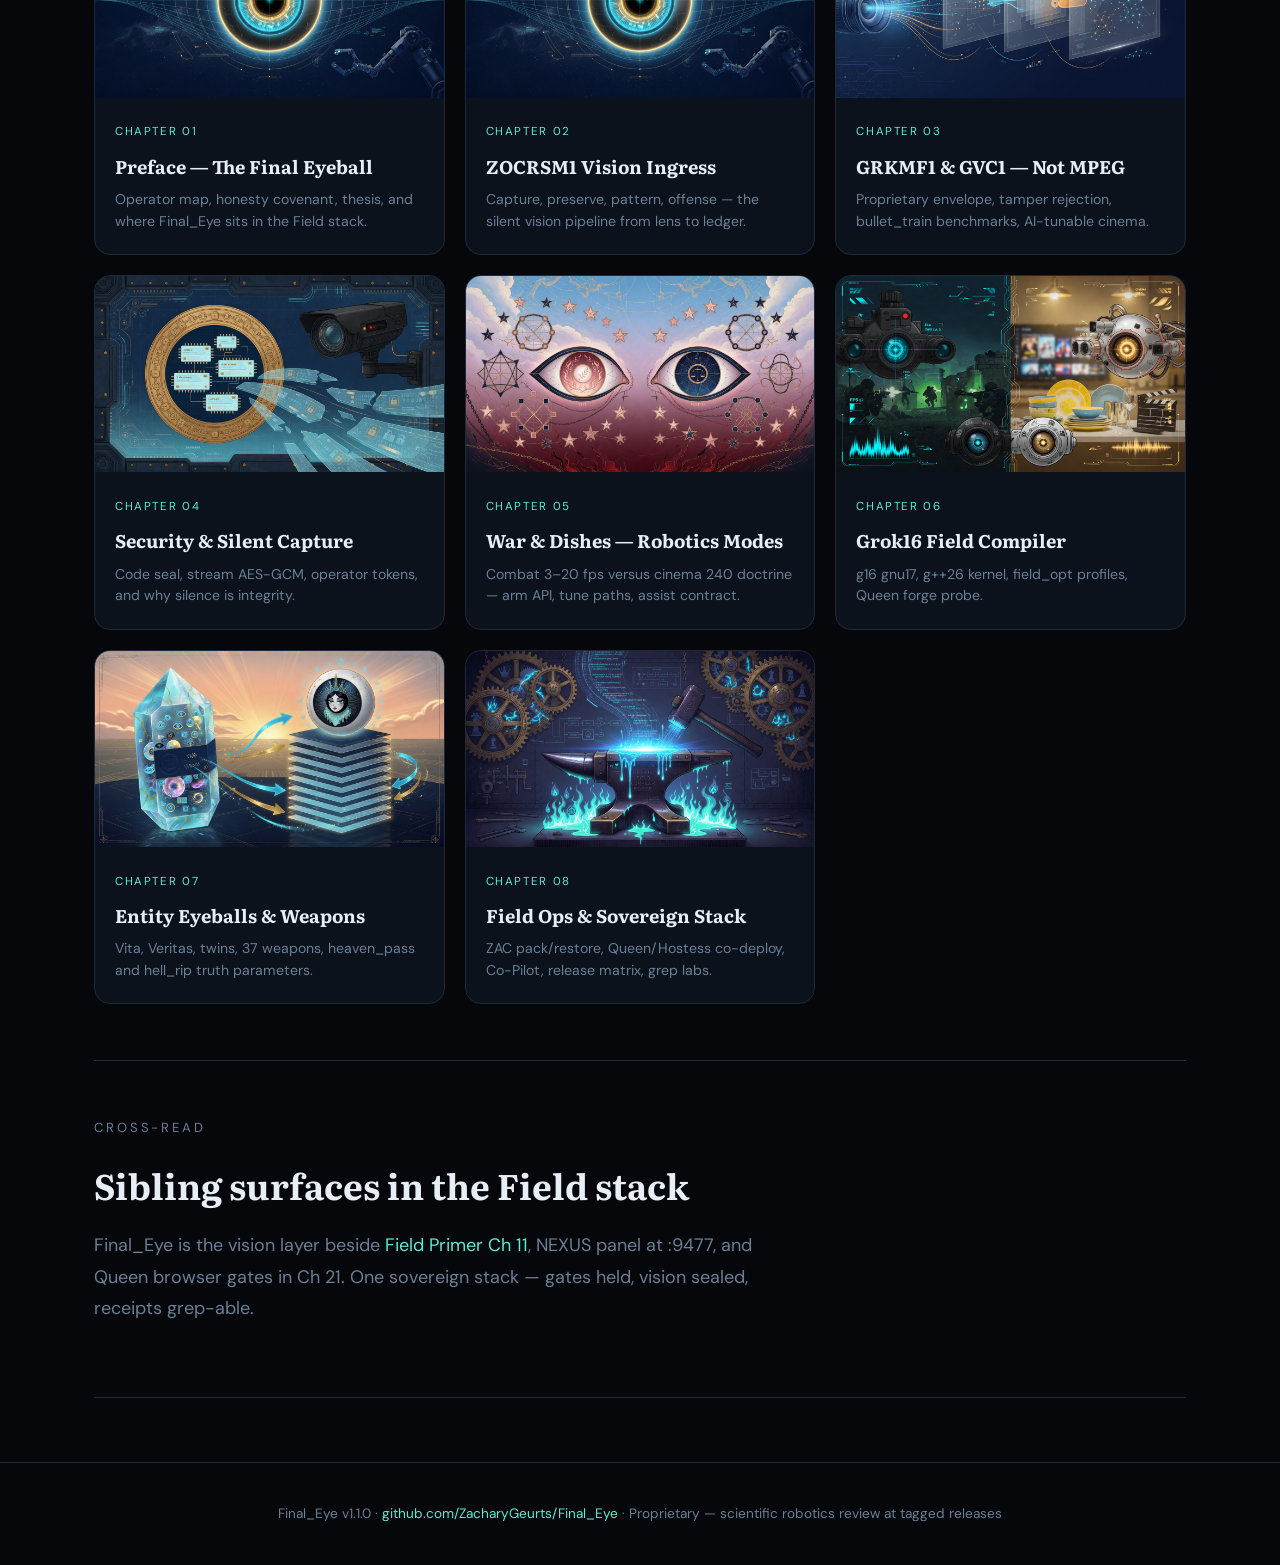
==== commit d52e6778: "Release 1.1.0 — Teach authority, textbook expansion - Bump VERSION to 1.1.0, codename teach-authorit" ====
--- a/docs/index.html
+++ b/docs/index.html
@@ -3,14 +3,14 @@
 <head>
   <meta charset="UTF-8" />
   <meta name="viewport" content="width=device-width, initial-scale=1, viewport-fit=cover" />
-  <title>The Final Eyeball — Sovereign Vision Textbook v1.0</title>
-  <meta name="description" content="Eight-chapter operator textbook for Final_Eye v1.0.0 — ZOCRSM1 vision, GVC1 codec, silent capture, Grok16 compiler, entity eyeballs, Field Ops. Illustrated. Honesty-labeled." />
+  <title>The Final Eyeball — Sovereign Vision Textbook v1.1</title>
+  <meta name="description" content="Eight-chapter operator textbook for Final_Eye v1.1.0 — ZOCRSM1 vision, GVC1 codec, silent capture, Grok16 compiler, entity eyeballs, Teach doctrine, Field Ops. Illustrated. Honesty-labeled." />
   <link rel="canonical" href="https://zacharygeurts.github.io/Final_Eye/" />
   <meta name="theme-color" content="#05070a" />
   <meta property="og:type" content="website" />
   <meta property="og:site_name" content="Final_Eye" />
   <meta property="og:title" content="The Final Eyeball — Sovereign Vision Textbook" />
-  <meta property="og:description" content="Illustrated operator textbook for Final_Eye v1.0.0 — field robotics vision, not MPEG." />
+  <meta property="og:description" content="Illustrated operator textbook for Final_Eye v1.1.0 — field robotics vision, Teach authority, not MPEG." />
   <meta property="og:url" content="https://zacharygeurts.github.io/Final_Eye/" />
   <meta property="og:image" content="https://zacharygeurts.github.io/Final_Eye/assets/images/hero-cover.jpg" />
   <meta name="twitter:card" content="summary_large_image" />
@@ -21,7 +21,7 @@
 <body>
   <nav class="top">
     <div class="inner">
-      <a class="logo" href="index.html">THE FINAL EYEBALL <span class="v-badge">v1.0</span></a>
+      <a class="logo" href="index.html">THE FINAL EYEBALL <span class="v-badge">v1.1</span></a>
       <ul>
         <li><a href="#reader-room">Reading room</a></li>
         <li><a href="#chapters">8 Chapters</a></li>
@@ -39,9 +39,9 @@
       <p class="eyebrow">Sovereign vision · Textbook of 2026 · Zachary Geurts</p>
       <h1>The Final Eyeball</h1>
       <p class="lead">
-        <strong>Eight chapters of operator prose</strong> for Final_Eye v1.0.0 — manuscript-grade, honesty-labeled, grep-first.
+        <strong>Eight chapters of operator prose</strong> for Final_Eye v1.1.0 — manuscript-grade, honesty-labeled, grep-first.
         ZOCRSM1 field vision ingress, GRKMF1/GVC1 proprietary media, silent capture integrity, Grok16 field compiler,
-        twin entity eyeballs, and the Field Ops surface at port 9479. Every chapter opens on generated art paired with expanded smart text.
+        twin entity eyeballs with Teach doctrine, and the Field Ops surface at port 9479. Every chapter opens on generated art paired with expanded smart text.
       </p>
       <p class="creed">We never presume vision loss. Confidence always in Vision.</p>
       <div class="axiom-bar" id="axioms">
@@ -167,7 +167,7 @@
   </main>
 
   <footer class="site-footer">
-    <p>Final_Eye v1.0.0 · <a href="https://github.com/ZacharyGeurts/Final_Eye">github.com/ZacharyGeurts/Final_Eye</a> · Proprietary — scientific robotics review at tagged releases</p>
+    <p>Final_Eye v1.1.0 · <a href="https://github.com/ZacharyGeurts/Final_Eye">github.com/ZacharyGeurts/Final_Eye</a> · Proprietary — scientific robotics review at tagged releases</p>
   </footer>
   <script src="js/reader.js" defer></script>
 </body>
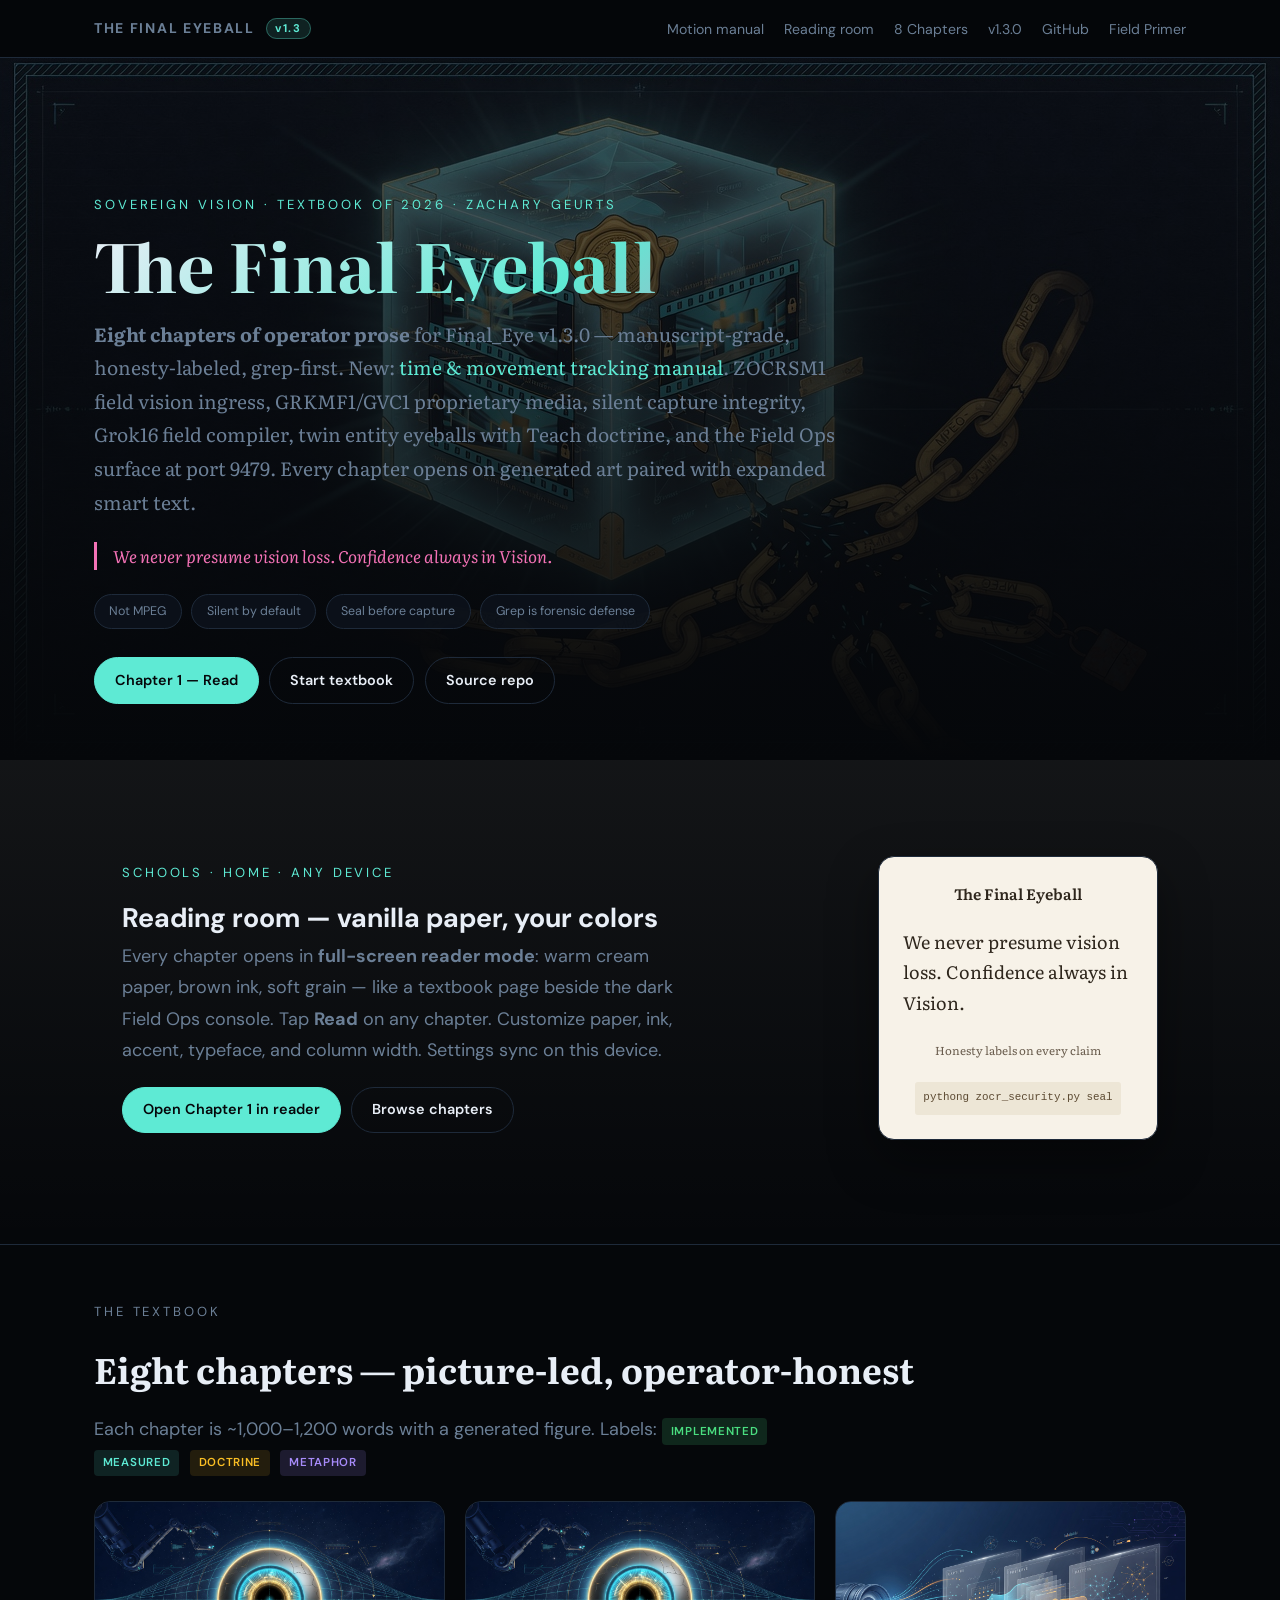
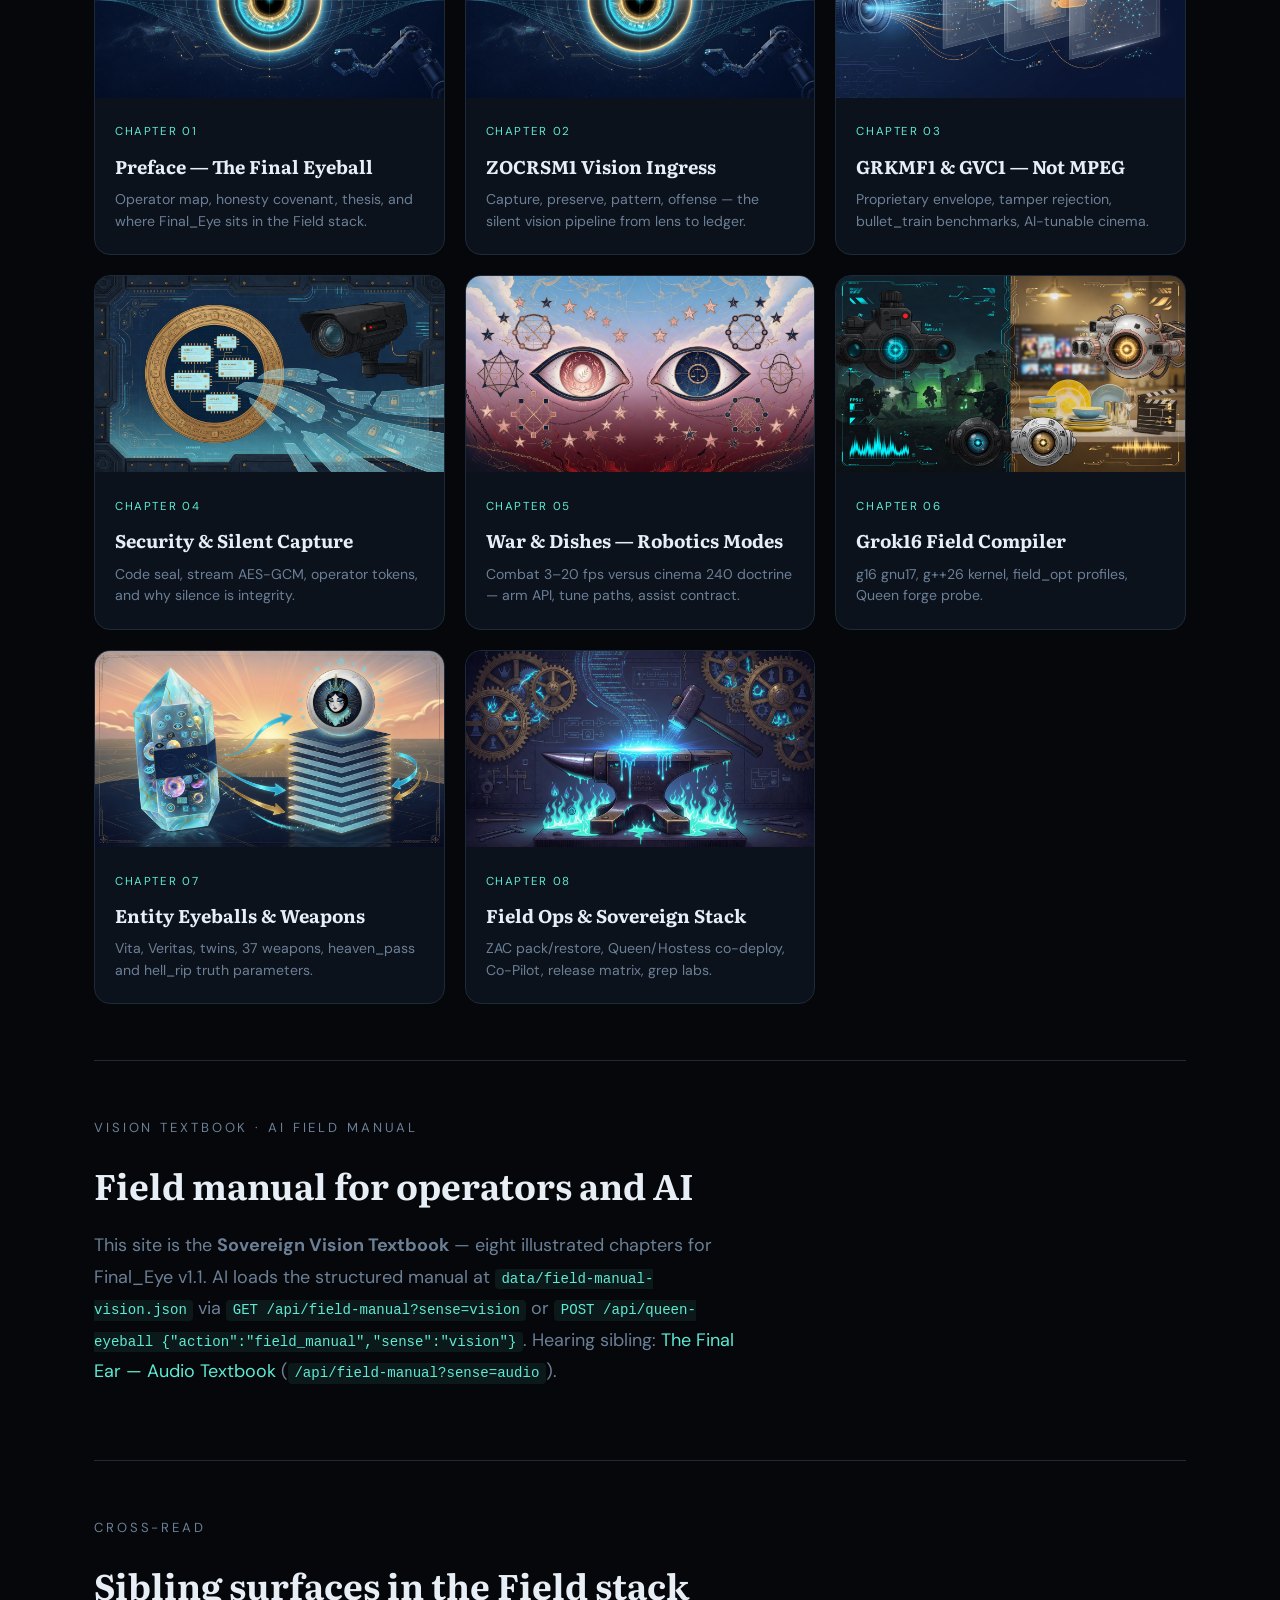
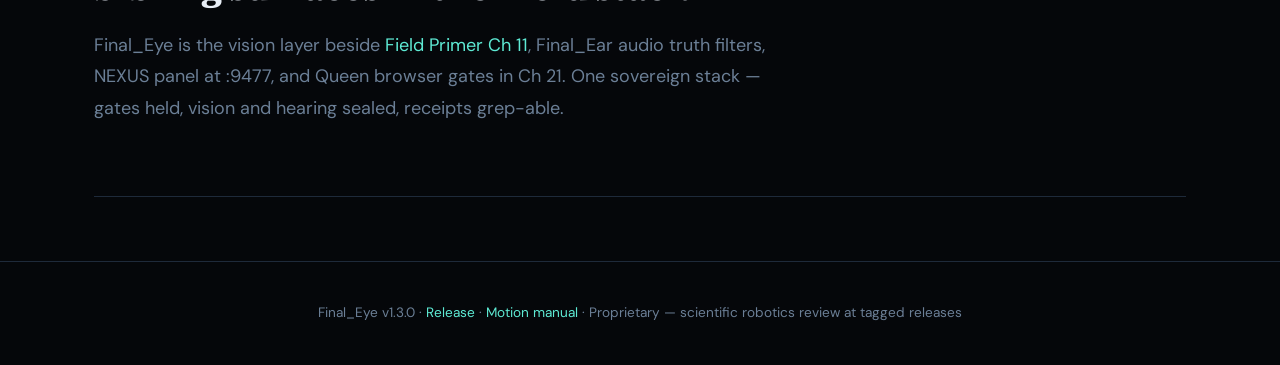
==== commit 460f37e0: "Release Final_Eye v1.3.0 motion-track Add sealed UTC time and frame kinematics movement tracking wit" ====
--- a/docs/index.html
+++ b/docs/index.html
@@ -3,8 +3,8 @@
 <head>
   <meta charset="UTF-8" />
   <meta name="viewport" content="width=device-width, initial-scale=1, viewport-fit=cover" />
-  <title>The Final Eyeball — Sovereign Vision Textbook v1.1</title>
-  <meta name="description" content="Eight-chapter operator textbook for Final_Eye v1.1.0 — ZOCRSM1 vision, GVC1 codec, silent capture, Grok16 compiler, entity eyeballs, Teach doctrine, Field Ops. Illustrated. Honesty-labeled." />
+  <title>The Final Eyeball — Sovereign Vision Textbook v1.3</title>
+  <meta name="description" content="Operator textbook and manuals for Final_Eye v1.3.0 — motion tracking, ZOCRSM1 vision, GVC1 codec, silent capture, Grok16 compiler, entity eyeballs, Field Ops." />
   <link rel="canonical" href="https://zacharygeurts.github.io/Final_Eye/" />
   <meta name="theme-color" content="#05070a" />
   <meta property="og:type" content="website" />
@@ -21,11 +21,12 @@
 <body>
   <nav class="top">
     <div class="inner">
-      <a class="logo" href="index.html">THE FINAL EYEBALL <span class="v-badge">v1.1</span></a>
+      <a class="logo" href="index.html">THE FINAL EYEBALL <span class="v-badge">v1.3</span></a>
       <ul>
+        <li><a href="manual/motion-tracking.html">Motion manual</a></li>
         <li><a href="#reader-room">Reading room</a></li>
         <li><a href="#chapters">8 Chapters</a></li>
-        <li><a href="#axioms">Axioms</a></li>
+        <li><a href="https://github.com/ZacharyGeurts/Final_Eye/releases/tag/v1.3.0">v1.3.0</a></li>
         <li><a href="https://github.com/ZacharyGeurts/Final_Eye">GitHub</a></li>
         <li><a href="https://zacharygeurts.github.io/Field_Primer/">Field Primer</a></li>
       </ul>
@@ -39,7 +40,8 @@
       <p class="eyebrow">Sovereign vision · Textbook of 2026 · Zachary Geurts</p>
       <h1>The Final Eyeball</h1>
       <p class="lead">
-        <strong>Eight chapters of operator prose</strong> for Final_Eye v1.1.0 — manuscript-grade, honesty-labeled, grep-first.
+        <strong>Eight chapters of operator prose</strong> for Final_Eye v1.3.0 — manuscript-grade, honesty-labeled, grep-first.
+        New: <a href="manual/motion-tracking.html">time &amp; movement tracking manual</a>.
         ZOCRSM1 field vision ingress, GRKMF1/GVC1 proprietary media, silent capture integrity, Grok16 field compiler,
         twin entity eyeballs with Teach doctrine, and the Field Ops surface at port 9479. Every chapter opens on generated art paired with expanded smart text.
       </p>
@@ -77,7 +79,7 @@
         <p class="reader-preview-title">The Final Eyeball</p>
         <p class="reader-preview-body">We never presume vision loss. Confidence always in Vision.</p>
         <span class="reader-preview-muted">Honesty labels on every claim</span>
-        <code class="reader-preview-code">python3 zocr_security.py seal</code>
+        <code class="reader-preview-code">pythong zocr_security.py seal</code>
       </div>
     </div>
   </section>
@@ -157,17 +159,30 @@
     </section>
 
     <section class="section">
+      <p class="eyebrow">Vision textbook · AI field manual</p>
+      <h2>Field manual for operators and AI</h2>
+      <p style="color:var(--muted);line-height:1.75;max-width:40rem">
+        This site is the <strong>Sovereign Vision Textbook</strong> — eight illustrated chapters for Final_Eye v1.1.
+        AI loads the structured manual at <code>data/field-manual-vision.json</code> via
+        <code>GET /api/field-manual?sense=vision</code> or
+        <code>POST /api/queen-eyeball {"action":"field_manual","sense":"vision"}</code>.
+        Hearing sibling: <a href="../../Final_Ear/docs/index.html">The Final Ear — Audio Textbook</a>
+        (<code>/api/field-manual?sense=audio</code>).
+      </p>
+    </section>
+
+    <section class="section">
       <p class="eyebrow">Cross-read</p>
       <h2>Sibling surfaces in the Field stack</h2>
       <p>
         Final_Eye is the vision layer beside <a href="https://zacharygeurts.github.io/Field_Primer/chapters/11-observability.html">Field Primer Ch 11</a>,
-        NEXUS panel at :9477, and Queen browser gates in Ch 21. One sovereign stack — gates held, vision sealed, receipts grep-able.
+        Final_Ear audio truth filters, NEXUS panel at :9477, and Queen browser gates in Ch 21. One sovereign stack — gates held, vision and hearing sealed, receipts grep-able.
       </p>
     </section>
   </main>
 
   <footer class="site-footer">
-    <p>Final_Eye v1.1.0 · <a href="https://github.com/ZacharyGeurts/Final_Eye">github.com/ZacharyGeurts/Final_Eye</a> · Proprietary — scientific robotics review at tagged releases</p>
+    <p>Final_Eye v1.3.0 · <a href="https://github.com/ZacharyGeurts/Final_Eye/releases/tag/v1.3.0">Release</a> · <a href="manual/motion-tracking.html">Motion manual</a> · Proprietary — scientific robotics review at tagged releases</p>
   </footer>
   <script src="js/reader.js" defer></script>
 </body>
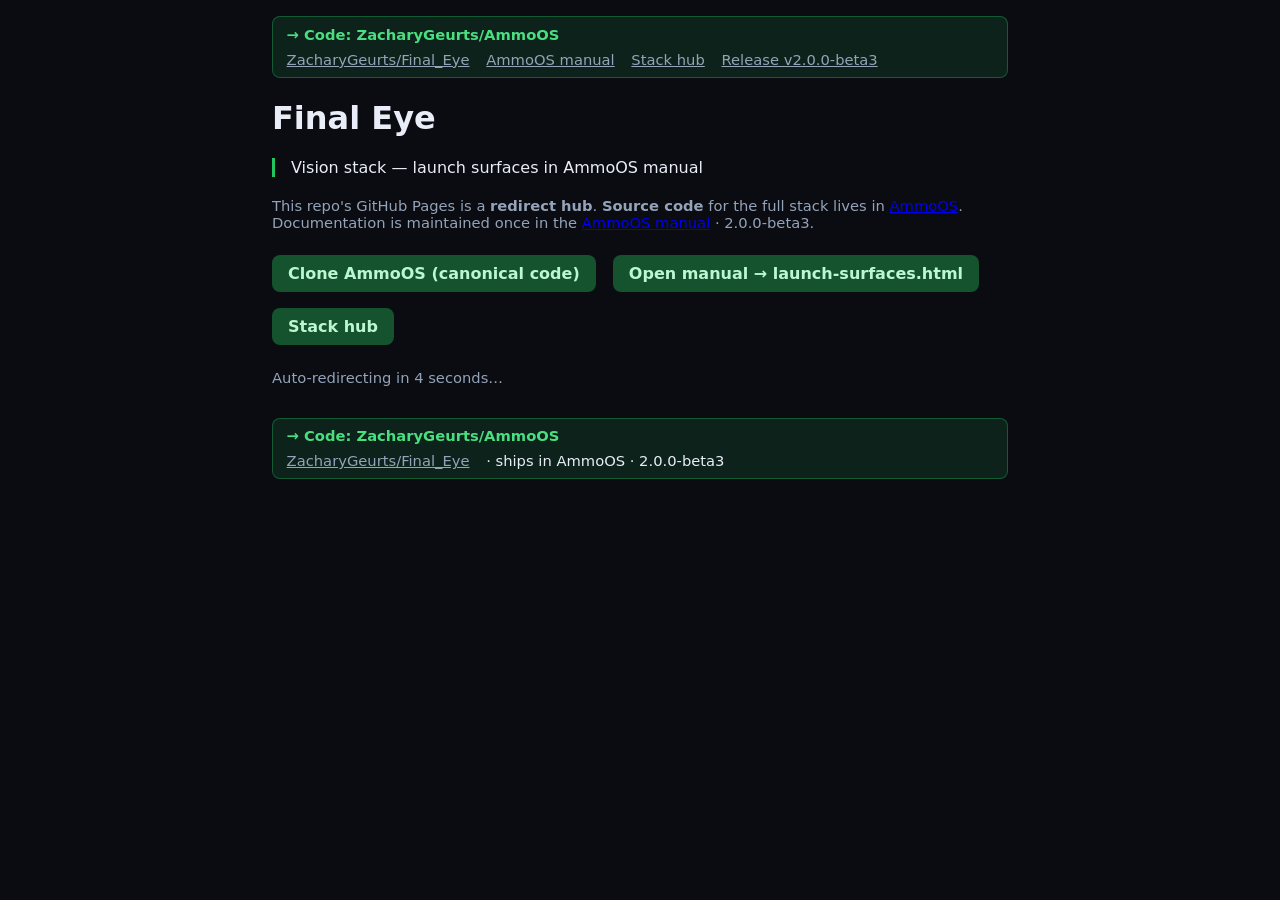
==== commit 241d5689: "pages: Final_Eye hub → AmmoOS code + manual v2.0.0-beta3" ====
--- a/docs/index.html
+++ b/docs/index.html
@@ -2,188 +2,67 @@
 <html lang="en">
 <head>
   <meta charset="UTF-8" />
-  <meta name="viewport" content="width=device-width, initial-scale=1, viewport-fit=cover" />
-  <title>The Final Eyeball — Sovereign Vision Textbook v1.3</title>
-  <meta name="description" content="Operator textbook and manuals for Final_Eye v1.3.0 — motion tracking, ZOCRSM1 vision, GVC1 codec, silent capture, Grok16 compiler, entity eyeballs, Field Ops." />
-  <link rel="canonical" href="https://zacharygeurts.github.io/Final_Eye/" />
-  <meta name="theme-color" content="#05070a" />
-  <meta property="og:type" content="website" />
-  <meta property="og:site_name" content="Final_Eye" />
-  <meta property="og:title" content="The Final Eyeball — Sovereign Vision Textbook" />
-  <meta property="og:description" content="Illustrated operator textbook for Final_Eye v1.1.0 — field robotics vision, Teach authority, not MPEG." />
-  <meta property="og:url" content="https://zacharygeurts.github.io/Final_Eye/" />
-  <meta property="og:image" content="https://zacharygeurts.github.io/Final_Eye/assets/images/hero-cover.jpg" />
-  <meta name="twitter:card" content="summary_large_image" />
-  <link rel="stylesheet" href="css/final-eye.css" />
-  <link rel="stylesheet" href="css/chapters.css" />
-  <link rel="stylesheet" href="css/reader.css" />
+  <meta name="viewport" content="width=device-width, initial-scale=1" />
+  <title>Final Eye — AmmoOS manual</title>
+  <meta http-equiv="refresh" content="4;url=https://zacharygeurts.github.io/AmmoOS/launch-surfaces.html" />
+  <link rel="canonical" href="https://zacharygeurts.github.io/AmmoOS/launch-surfaces.html" />
+  <meta name="description" content="Final Eye — canonical docs in AmmoOS manual" />
+  <style>
+.github-chrome-top, .github-chrome-bottom {
+  display: flex;
+  flex-wrap: wrap;
+  align-items: center;
+  justify-content: space-between;
+  gap: 0.5rem 1rem;
+  padding: 0.55rem 0.85rem;
+  margin: 0 0 1rem;
+  border-radius: 8px;
+  background: rgba(34, 197, 94, 0.12);
+  border: 1px solid rgba(34, 197, 94, 0.35);
+  font-size: 0.92rem;
+}
+.github-chrome-bottom { margin: 2rem 0 0; }
+.github-chrome-top a.github-repo-primary,
+.github-chrome-bottom a.github-repo-primary {
+  font-weight: 700;
+  color: #4ade80;
+  text-decoration: none;
+}
+.github-chrome-top a.github-repo-primary:hover,
+.github-chrome-bottom a.github-repo-primary:hover { text-decoration: underline; }
+.github-chrome-links a { margin-right: 0.75rem; color: #94a3b8; }
+
+    body { font-family: system-ui, sans-serif; max-width: 46rem; margin: 0 auto; padding: 1rem 1.25rem 2rem; background: #0a0c12; color: #e8edf7; }
+    .lead { border-left: 3px solid #22c55e; padding-left: 1rem; margin: 1.25rem 0; }
+    .cta { display: inline-block; margin: 0.5rem 0.75rem 0.5rem 0; padding: 0.55rem 1rem; border-radius: 8px; background: #14532d; color: #bbf7d0; text-decoration: none; font-weight: 600; }
+    .cta:hover { background: #166534; }
+    .meta { color: #94a3b8; font-size: 0.92rem; }
+  </style>
 </head>
 <body>
-  <nav class="top">
-    <div class="inner">
-      <a class="logo" href="index.html">THE FINAL EYEBALL <span class="v-badge">v1.3</span></a>
-      <ul>
-        <li><a href="manual/motion-tracking.html">Motion manual</a></li>
-        <li><a href="#reader-room">Reading room</a></li>
-        <li><a href="#chapters">8 Chapters</a></li>
-        <li><a href="https://github.com/ZacharyGeurts/Final_Eye/releases/tag/v1.3.0">v1.3.0</a></li>
-        <li><a href="https://github.com/ZacharyGeurts/Final_Eye">GitHub</a></li>
-        <li><a href="https://zacharygeurts.github.io/Field_Primer/">Field Primer</a></li>
-      </ul>
-    </div>
-  </nav>
+<div class="github-chrome-top" role="navigation" aria-label="Stack navigation">
+  <a class="github-repo-primary" href="https://github.com/ZacharyGeurts/AmmoOS">→ Code: ZacharyGeurts/AmmoOS</a>
+  <span class="github-chrome-links">
+    <a href="https://github.com/ZacharyGeurts/Final_Eye">ZacharyGeurts/Final_Eye</a>
+    <a href="https://zacharygeurts.github.io/AmmoOS/">AmmoOS manual</a>
+    <a href="https://zacharygeurts.github.io/ZacharyGeurts/stack.html">Stack hub</a>
+    <a href="https://github.com/ZacharyGeurts/AmmoOS/releases/tag/v2.0.0-beta3">Release v2.0.0-beta3</a>
+  </span>
+</div>
 
-  <header class="hero">
-    <div class="hero-bg" style="background-image:url('assets/images/hero-cover.jpg')" role="img" aria-label="The Final Eyeball cover"></div>
-    <div class="hero-overlay"></div>
-    <div class="hero-content">
-      <p class="eyebrow">Sovereign vision · Textbook of 2026 · Zachary Geurts</p>
-      <h1>The Final Eyeball</h1>
-      <p class="lead">
-        <strong>Eight chapters of operator prose</strong> for Final_Eye v1.3.0 — manuscript-grade, honesty-labeled, grep-first.
-        New: <a href="manual/motion-tracking.html">time &amp; movement tracking manual</a>.
-        ZOCRSM1 field vision ingress, GRKMF1/GVC1 proprietary media, silent capture integrity, Grok16 field compiler,
-        twin entity eyeballs with Teach doctrine, and the Field Ops surface at port 9479. Every chapter opens on generated art paired with expanded smart text.
-      </p>
-      <p class="creed">We never presume vision loss. Confidence always in Vision.</p>
-      <div class="axiom-bar" id="axioms">
-        <span class="axiom">Not MPEG</span>
-        <span class="axiom">Silent by default</span>
-        <span class="axiom">Seal before capture</span>
-        <span class="axiom">Grep is forensic defense</span>
-      </div>
-      <div class="cta-row">
-        <a class="btn" href="chapters/01-preface.html?reader=1">Chapter 1 — Read</a>
-        <a class="btn secondary" href="chapters/01-preface.html">Start textbook</a>
-        <a class="btn secondary" href="https://github.com/ZacharyGeurts/Final_Eye">Source repo</a>
-      </div>
-    </div>
-  </header>
+  <h1>Final Eye</h1>
+  <p class="lead">Vision stack — launch surfaces in AmmoOS manual</p>
+  <p class="meta">This repo&apos;s GitHub Pages is a <strong>redirect hub</strong>. <strong>Source code</strong> for the full stack lives in <a href="https://github.com/ZacharyGeurts/AmmoOS">AmmoOS</a>. Documentation is maintained once in the <a href="https://zacharygeurts.github.io/AmmoOS/">AmmoOS manual</a> · 2.0.0-beta3.</p>
+  <p>
+    <a class="cta" href="https://github.com/ZacharyGeurts/AmmoOS">Clone AmmoOS (canonical code)</a>
+    <a class="cta" href="https://zacharygeurts.github.io/AmmoOS/launch-surfaces.html">Open manual → launch-surfaces.html</a>
+    <a class="cta" href="https://zacharygeurts.github.io/AmmoOS/stack-hub.html">Stack hub</a>
+  </p>
+  <p class="meta">Auto-redirecting in 4 seconds…</p>
+<div class="github-chrome-bottom" role="contentinfo">
+  <a class="github-repo-primary" href="https://github.com/ZacharyGeurts/AmmoOS">→ Code: ZacharyGeurts/AmmoOS</a>
+  <span class="github-chrome-links"><a href="https://github.com/ZacharyGeurts/Final_Eye">ZacharyGeurts/Final_Eye</a> · ships in AmmoOS · 2.0.0-beta3</span>
+</div>
 
-  <section id="reader-room" class="reader-room">
-    <div class="reader-room-inner">
-      <div>
-        <p class="eyebrow">Schools · home · any device</p>
-        <h2>Reading room — vanilla paper, your colors</h2>
-        <p style="color:var(--muted);line-height:1.75;max-width:36rem">
-          Every chapter opens in <strong>full-screen reader mode</strong>: warm cream paper, brown ink, soft grain —
-          like a textbook page beside the dark Field Ops console. Tap <strong>Read</strong> on any chapter.
-          Customize paper, ink, accent, typeface, and column width. Settings sync on this device.
-        </p>
-        <div class="cta-row" style="margin-top:1.25rem">
-          <a class="btn btn-reader-vanilla" href="chapters/01-preface.html?reader=1">Open Chapter 1 in reader</a>
-          <a class="btn secondary" href="#chapters">Browse chapters</a>
-        </div>
-      </div>
-      <div class="reader-preview-wrap">
-        <p class="reader-preview-title">The Final Eyeball</p>
-        <p class="reader-preview-body">We never presume vision loss. Confidence always in Vision.</p>
-        <span class="reader-preview-muted">Honesty labels on every claim</span>
-        <code class="reader-preview-code">pythong zocr_security.py seal</code>
-      </div>
-    </div>
-  </section>
-
-  <main>
-    <section id="chapters" class="section">
-      <p class="eyebrow">The textbook</p>
-      <h2>Eight chapters — picture-led, operator-honest</h2>
-      <p>Each chapter is ~1,000–1,200 words with a generated figure. Labels: <span class="tag impl">Implemented</span> <span class="tag measured">Measured</span> <span class="tag doctrine">Doctrine</span> <span class="tag meta">Metaphor</span></p>
-
-      <div class="chapter-grid">
-        <a class="chapter-card" href="chapters/01-preface.html">
-          <img src="assets/images/chapters/ch01-vision-ingress.jpg" alt="Vision ingress" loading="lazy" />
-          <div class="chapter-card-body">
-            <span class="num">Chapter 01</span>
-            <h3>Preface — The Final Eyeball</h3>
-            <p>Operator map, honesty covenant, thesis, and where Final_Eye sits in the Field stack.</p>
-          </div>
-        </a>
-        <a class="chapter-card" href="chapters/02-zocrsm1-vision.html">
-          <img src="assets/images/chapters/ch01-vision-ingress.jpg" alt="ZOCRSM1" loading="lazy" />
-          <div class="chapter-card-body">
-            <span class="num">Chapter 02</span>
-            <h3>ZOCRSM1 Vision Ingress</h3>
-            <p>Capture, preserve, pattern, offense — the silent vision pipeline from lens to ledger.</p>
-          </div>
-        </a>
-        <a class="chapter-card" href="chapters/03-grkmf-gvc1.html">
-          <img src="assets/images/chapters/ch02-gvc1-envelope.jpg" alt="GVC1" loading="lazy" />
-          <div class="chapter-card-body">
-            <span class="num">Chapter 03</span>
-            <h3>GRKMF1 &amp; GVC1 — Not MPEG</h3>
-            <p>Proprietary envelope, tamper rejection, bullet_train benchmarks, AI-tunable cinema.</p>
-          </div>
-        </a>
-        <a class="chapter-card" href="chapters/04-security-silent.html">
-          <img src="assets/images/chapters/ch03-security-seal.jpg" alt="Security" loading="lazy" />
-          <div class="chapter-card-body">
-            <span class="num">Chapter 04</span>
-            <h3>Security &amp; Silent Capture</h3>
-            <p>Code seal, stream AES-GCM, operator tokens, and why silence is integrity.</p>
-          </div>
-        </a>
-        <a class="chapter-card" href="chapters/05-war-dishes.html">
-          <img src="assets/images/chapters/ch04-war-dishes.jpg" alt="War and dishes" loading="lazy" />
-          <div class="chapter-card-body">
-            <span class="num">Chapter 05</span>
-            <h3>War &amp; Dishes — Robotics Modes</h3>
-            <p>Combat 3–20 fps versus cinema 240 doctrine — arm API, tune paths, assist contract.</p>
-          </div>
-        </a>
-        <a class="chapter-card" href="chapters/06-grok16-compiler.html">
-          <img src="assets/images/chapters/ch05-grok16-forge.jpg" alt="Grok16" loading="lazy" />
-          <div class="chapter-card-body">
-            <span class="num">Chapter 06</span>
-            <h3>Grok16 Field Compiler</h3>
-            <p>g16 gnu17, g++26 kernel, field_opt profiles, Queen forge probe.</p>
-          </div>
-        </a>
-        <a class="chapter-card" href="chapters/07-entity-eyeballs.html">
-          <img src="assets/images/chapters/ch06-entity-eyeballs.jpg" alt="Entity eyeballs" loading="lazy" />
-          <div class="chapter-card-body">
-            <span class="num">Chapter 07</span>
-            <h3>Entity Eyeballs &amp; Weapons</h3>
-            <p>Vita, Veritas, twins, 37 weapons, heaven_pass and hell_rip truth parameters.</p>
-          </div>
-        </a>
-        <a class="chapter-card" href="chapters/08-sovereign-stack.html">
-          <img src="assets/images/chapters/ch08-zac-sovereign.jpg" alt="Sovereign stack" loading="lazy" />
-          <div class="chapter-card-body">
-            <span class="num">Chapter 08</span>
-            <h3>Field Ops &amp; Sovereign Stack</h3>
-            <p>ZAC pack/restore, Queen/Hostess co-deploy, Co-Pilot, release matrix, grep labs.</p>
-          </div>
-        </a>
-      </div>
-    </section>
-
-    <section class="section">
-      <p class="eyebrow">Vision textbook · AI field manual</p>
-      <h2>Field manual for operators and AI</h2>
-      <p style="color:var(--muted);line-height:1.75;max-width:40rem">
-        This site is the <strong>Sovereign Vision Textbook</strong> — eight illustrated chapters for Final_Eye v1.1.
-        AI loads the structured manual at <code>data/field-manual-vision.json</code> via
-        <code>GET /api/field-manual?sense=vision</code> or
-        <code>POST /api/queen-eyeball {"action":"field_manual","sense":"vision"}</code>.
-        Hearing sibling: <a href="../../Final_Ear/docs/index.html">The Final Ear — Audio Textbook</a>
-        (<code>/api/field-manual?sense=audio</code>).
-      </p>
-    </section>
-
-    <section class="section">
-      <p class="eyebrow">Cross-read</p>
-      <h2>Sibling surfaces in the Field stack</h2>
-      <p>
-        Final_Eye is the vision layer beside <a href="https://zacharygeurts.github.io/Field_Primer/chapters/11-observability.html">Field Primer Ch 11</a>,
-        Final_Ear audio truth filters, NEXUS panel at :9477, and Queen browser gates in Ch 21. One sovereign stack — gates held, vision and hearing sealed, receipts grep-able.
-      </p>
-    </section>
-  </main>
-
-  <footer class="site-footer">
-    <p>Final_Eye v1.3.0 · <a href="https://github.com/ZacharyGeurts/Final_Eye/releases/tag/v1.3.0">Release</a> · <a href="manual/motion-tracking.html">Motion manual</a> · Proprietary — scientific robotics review at tagged releases</p>
-  </footer>
-  <script src="js/reader.js" defer></script>
 </body>
-</html>+</html>
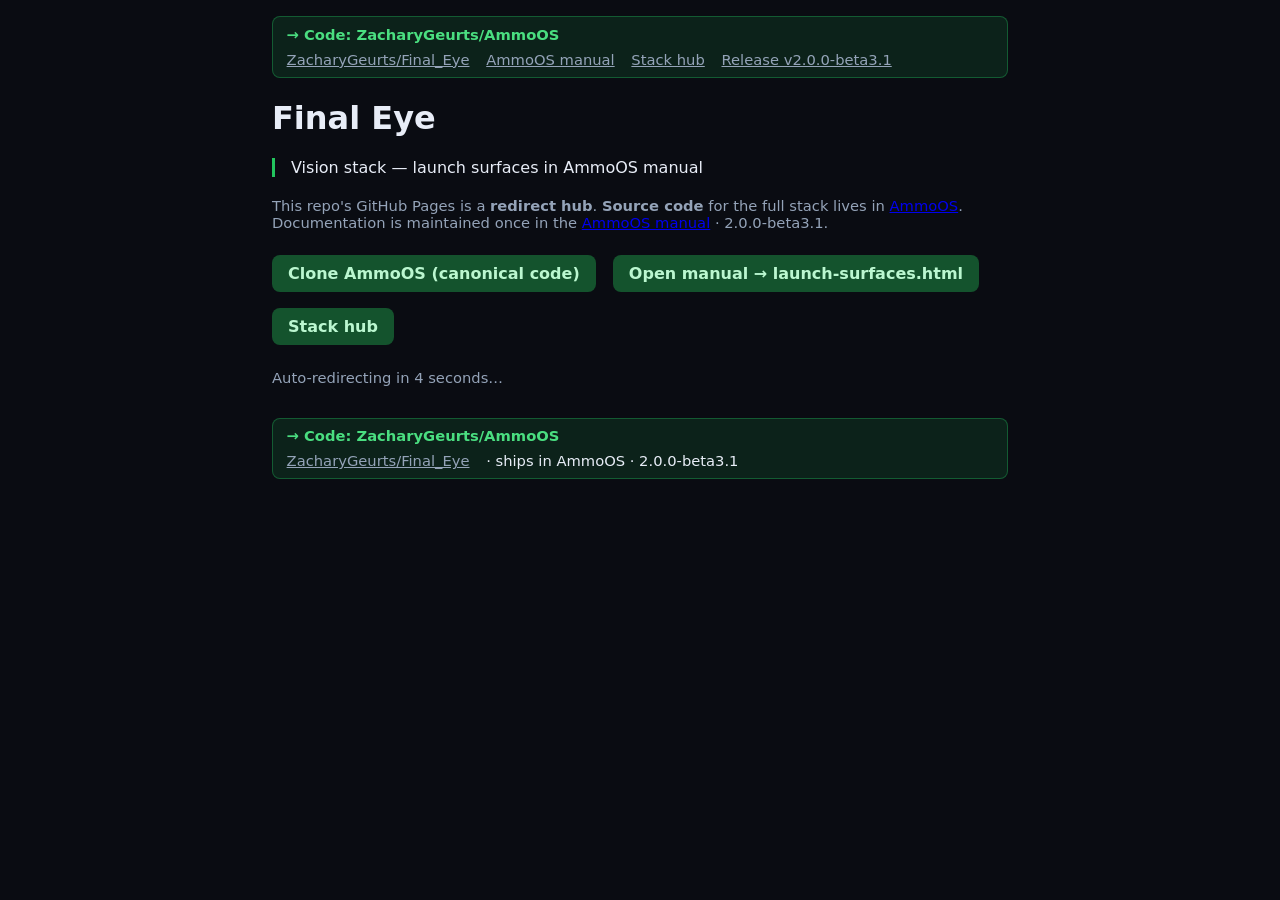
==== commit bbae26e7: "pages: Final_Eye hub → AmmoOS code + manual v2.0.0-beta3.1" ====
--- a/docs/index.html
+++ b/docs/index.html
@@ -46,13 +46,13 @@
     <a href="https://github.com/ZacharyGeurts/Final_Eye">ZacharyGeurts/Final_Eye</a>
     <a href="https://zacharygeurts.github.io/AmmoOS/">AmmoOS manual</a>
     <a href="https://zacharygeurts.github.io/ZacharyGeurts/stack.html">Stack hub</a>
-    <a href="https://github.com/ZacharyGeurts/AmmoOS/releases/tag/v2.0.0-beta3">Release v2.0.0-beta3</a>
+    <a href="https://github.com/ZacharyGeurts/AmmoOS/releases/tag/v2.0.0-beta3.1">Release v2.0.0-beta3.1</a>
   </span>
 </div>
 
   <h1>Final Eye</h1>
   <p class="lead">Vision stack — launch surfaces in AmmoOS manual</p>
-  <p class="meta">This repo&apos;s GitHub Pages is a <strong>redirect hub</strong>. <strong>Source code</strong> for the full stack lives in <a href="https://github.com/ZacharyGeurts/AmmoOS">AmmoOS</a>. Documentation is maintained once in the <a href="https://zacharygeurts.github.io/AmmoOS/">AmmoOS manual</a> · 2.0.0-beta3.</p>
+  <p class="meta">This repo&apos;s GitHub Pages is a <strong>redirect hub</strong>. <strong>Source code</strong> for the full stack lives in <a href="https://github.com/ZacharyGeurts/AmmoOS">AmmoOS</a>. Documentation is maintained once in the <a href="https://zacharygeurts.github.io/AmmoOS/">AmmoOS manual</a> · 2.0.0-beta3.1.</p>
   <p>
     <a class="cta" href="https://github.com/ZacharyGeurts/AmmoOS">Clone AmmoOS (canonical code)</a>
     <a class="cta" href="https://zacharygeurts.github.io/AmmoOS/launch-surfaces.html">Open manual → launch-surfaces.html</a>
@@ -61,7 +61,7 @@
   <p class="meta">Auto-redirecting in 4 seconds…</p>
 <div class="github-chrome-bottom" role="contentinfo">
   <a class="github-repo-primary" href="https://github.com/ZacharyGeurts/AmmoOS">→ Code: ZacharyGeurts/AmmoOS</a>
-  <span class="github-chrome-links"><a href="https://github.com/ZacharyGeurts/Final_Eye">ZacharyGeurts/Final_Eye</a> · ships in AmmoOS · 2.0.0-beta3</span>
+  <span class="github-chrome-links"><a href="https://github.com/ZacharyGeurts/Final_Eye">ZacharyGeurts/Final_Eye</a> · ships in AmmoOS · 2.0.0-beta3.1</span>
 </div>
 
 </body>
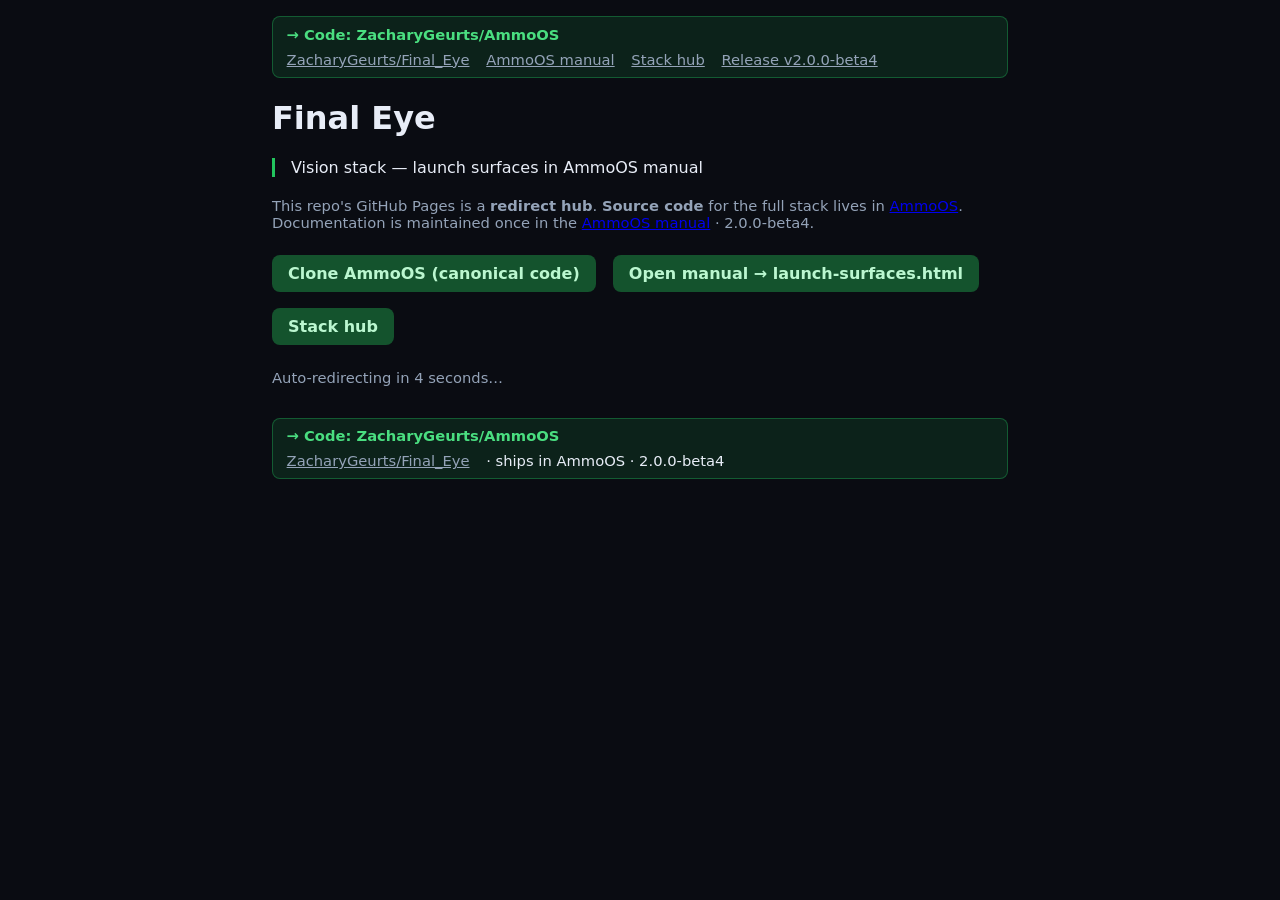
==== commit e16471be: "pages: Final_Eye hub → AmmoOS code + manual v2.0.0-beta4" ====
--- a/docs/index.html
+++ b/docs/index.html
@@ -46,13 +46,13 @@
     <a href="https://github.com/ZacharyGeurts/Final_Eye">ZacharyGeurts/Final_Eye</a>
     <a href="https://zacharygeurts.github.io/AmmoOS/">AmmoOS manual</a>
     <a href="https://zacharygeurts.github.io/ZacharyGeurts/stack.html">Stack hub</a>
-    <a href="https://github.com/ZacharyGeurts/AmmoOS/releases/tag/v2.0.0-beta3.1">Release v2.0.0-beta3.1</a>
+    <a href="https://github.com/ZacharyGeurts/AmmoOS/releases/tag/v2.0.0-beta4">Release v2.0.0-beta4</a>
   </span>
 </div>
 
   <h1>Final Eye</h1>
   <p class="lead">Vision stack — launch surfaces in AmmoOS manual</p>
-  <p class="meta">This repo&apos;s GitHub Pages is a <strong>redirect hub</strong>. <strong>Source code</strong> for the full stack lives in <a href="https://github.com/ZacharyGeurts/AmmoOS">AmmoOS</a>. Documentation is maintained once in the <a href="https://zacharygeurts.github.io/AmmoOS/">AmmoOS manual</a> · 2.0.0-beta3.1.</p>
+  <p class="meta">This repo&apos;s GitHub Pages is a <strong>redirect hub</strong>. <strong>Source code</strong> for the full stack lives in <a href="https://github.com/ZacharyGeurts/AmmoOS">AmmoOS</a>. Documentation is maintained once in the <a href="https://zacharygeurts.github.io/AmmoOS/">AmmoOS manual</a> · 2.0.0-beta4.</p>
   <p>
     <a class="cta" href="https://github.com/ZacharyGeurts/AmmoOS">Clone AmmoOS (canonical code)</a>
     <a class="cta" href="https://zacharygeurts.github.io/AmmoOS/launch-surfaces.html">Open manual → launch-surfaces.html</a>
@@ -61,7 +61,7 @@
   <p class="meta">Auto-redirecting in 4 seconds…</p>
 <div class="github-chrome-bottom" role="contentinfo">
   <a class="github-repo-primary" href="https://github.com/ZacharyGeurts/AmmoOS">→ Code: ZacharyGeurts/AmmoOS</a>
-  <span class="github-chrome-links"><a href="https://github.com/ZacharyGeurts/Final_Eye">ZacharyGeurts/Final_Eye</a> · ships in AmmoOS · 2.0.0-beta3.1</span>
+  <span class="github-chrome-links"><a href="https://github.com/ZacharyGeurts/Final_Eye">ZacharyGeurts/Final_Eye</a> · ships in AmmoOS · 2.0.0-beta4</span>
 </div>
 
 </body>
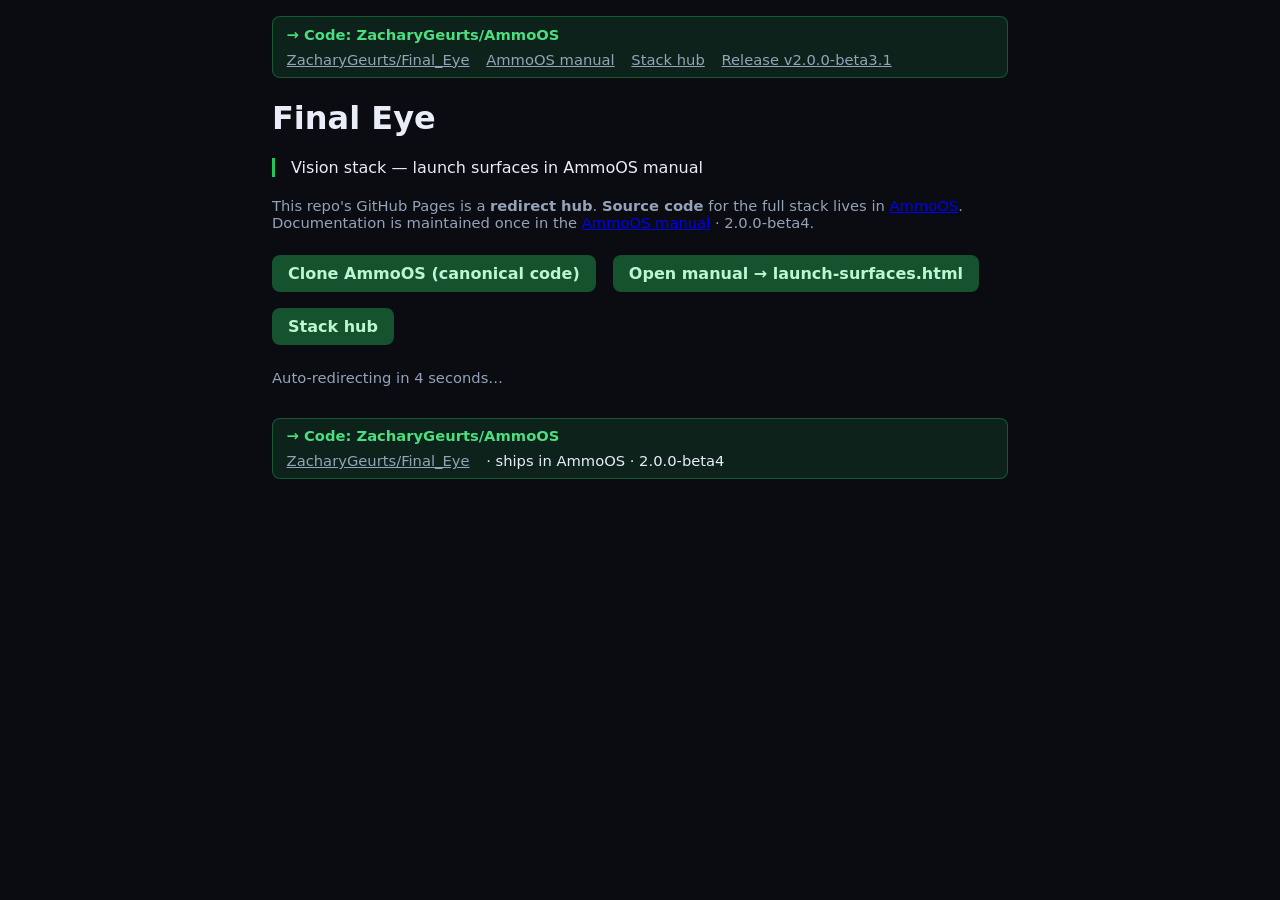
==== commit bf815710: "pages: Final_Eye hub → AmmoOS code + manual v2.0.0-beta4" ====
--- a/docs/index.html
+++ b/docs/index.html
@@ -46,7 +46,7 @@
     <a href="https://github.com/ZacharyGeurts/Final_Eye">ZacharyGeurts/Final_Eye</a>
     <a href="https://zacharygeurts.github.io/AmmoOS/">AmmoOS manual</a>
     <a href="https://zacharygeurts.github.io/ZacharyGeurts/stack.html">Stack hub</a>
-    <a href="https://github.com/ZacharyGeurts/AmmoOS/releases/tag/v2.0.0-beta4">Release v2.0.0-beta4</a>
+    <a href="https://github.com/ZacharyGeurts/AmmoOS/releases/tag/v2.0.0-beta3.1">Release v2.0.0-beta3.1</a>
   </span>
 </div>
 
